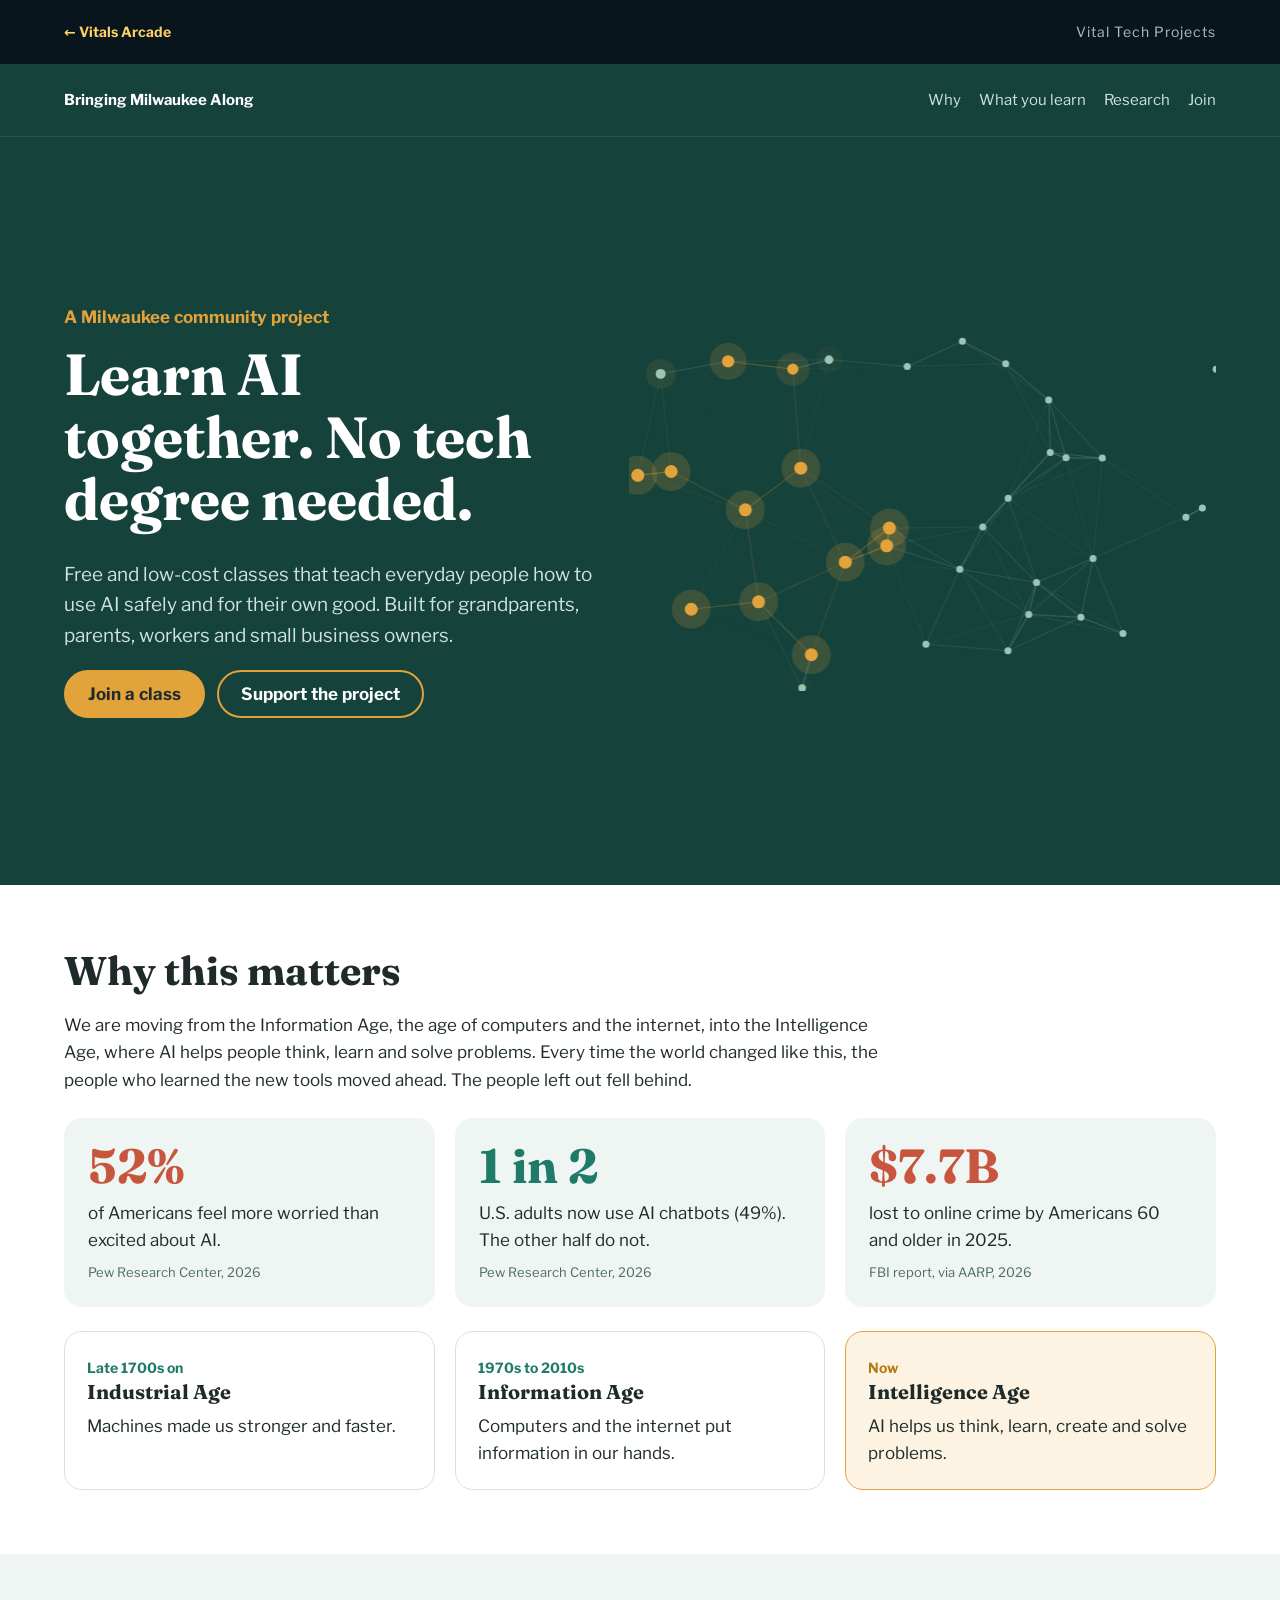
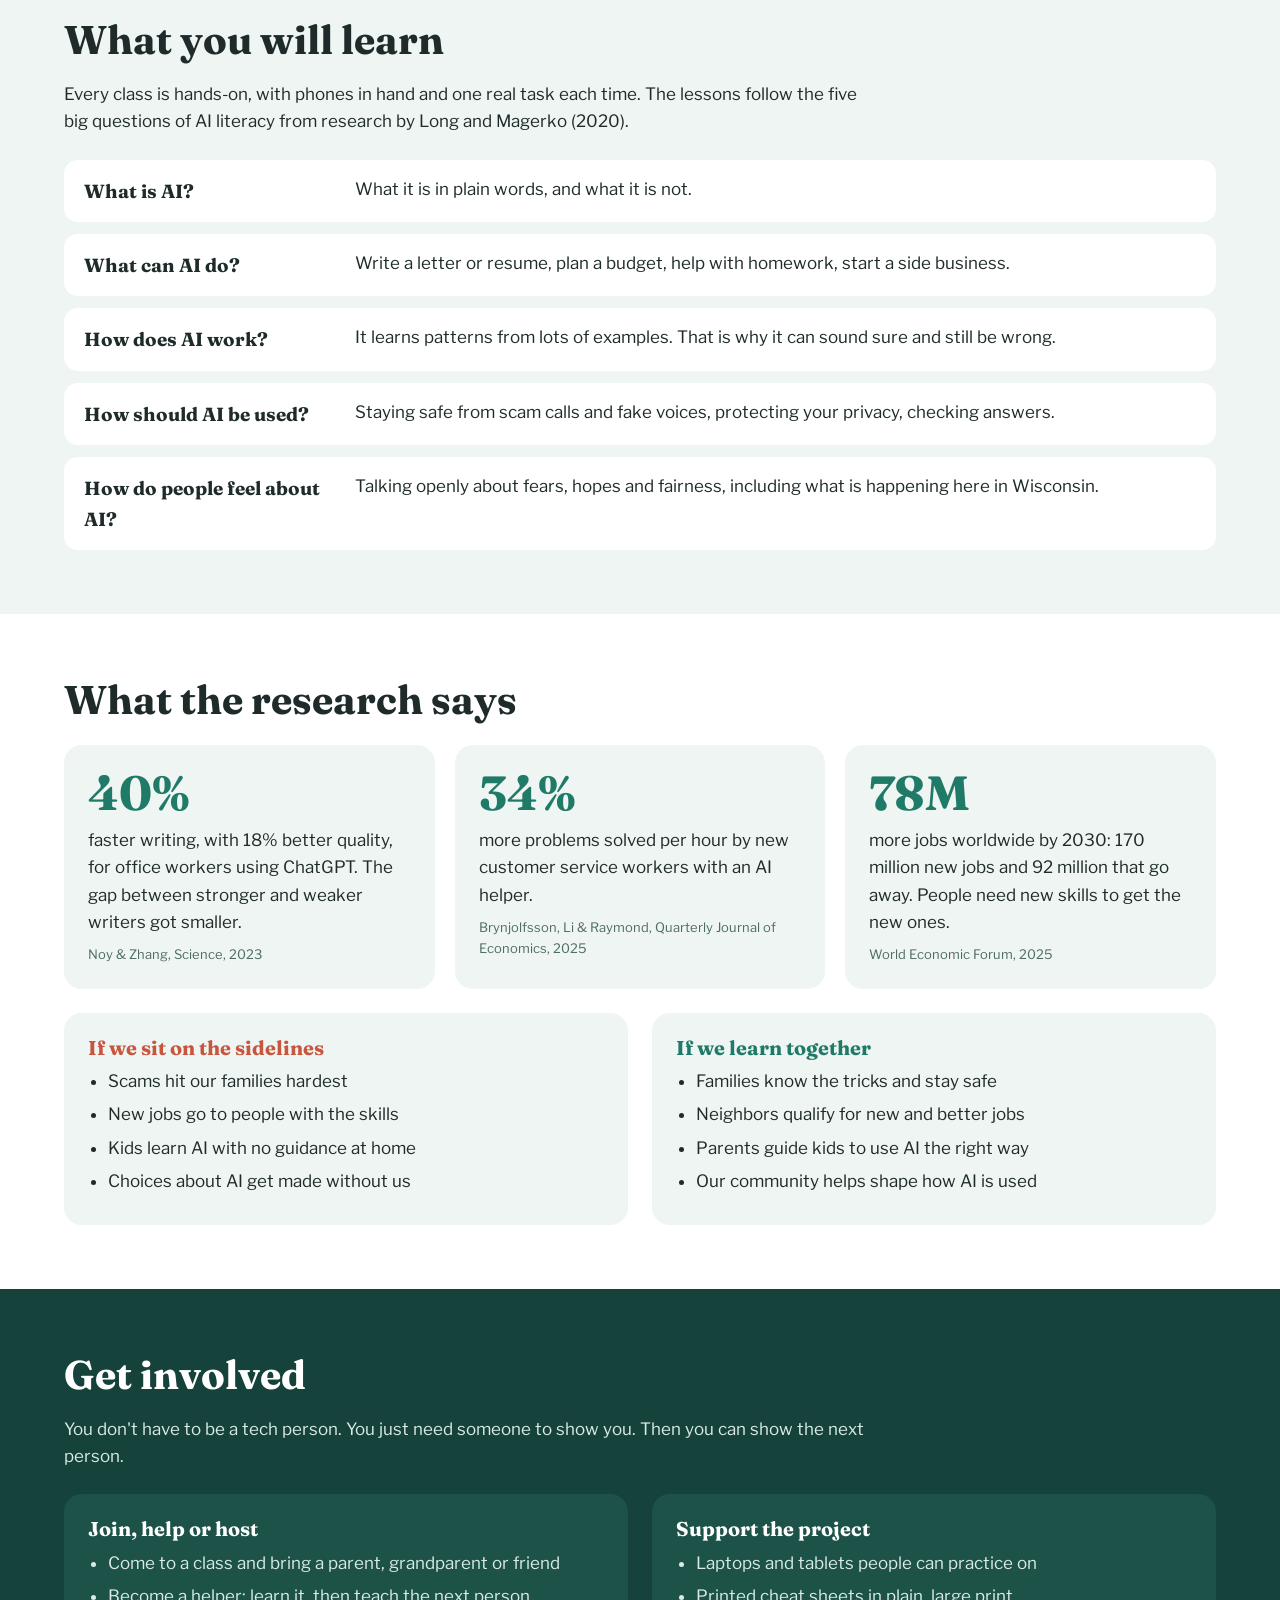
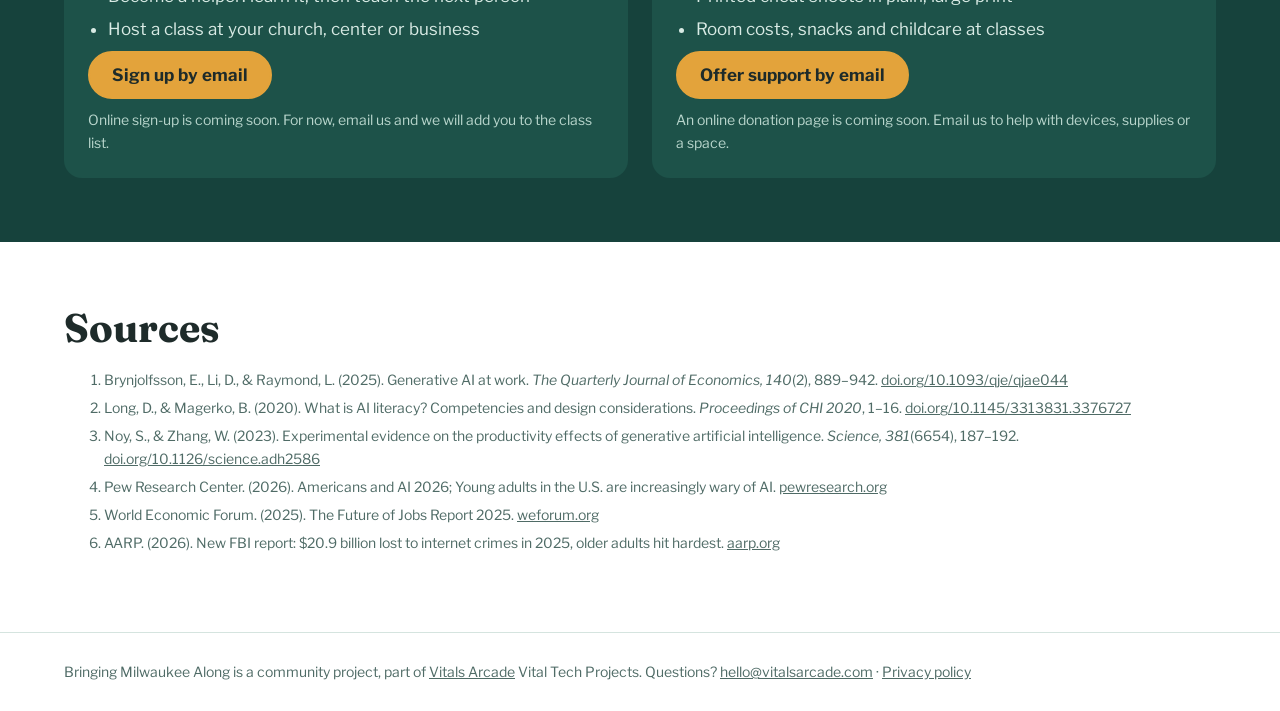
==== milwaukee.html @ 3b280d49 "Launch Vitals Arcade website Co-Authored-By: Claude Opus 5.5 <noreply@anthropic.com> Claude-Session:" ====
<!DOCTYPE html>
<html lang="en">
<head>
<meta charset="utf-8">
<meta name="viewport" content="width=device-width, initial-scale=1">
<title>Bringing Milwaukee Along</title>
<link rel="preconnect" href="https://fonts.googleapis.com">
<link rel="preconnect" href="https://fonts.gstatic.com" crossorigin>
<link href="https://fonts.googleapis.com/css2?family=Fraunces:opsz,wght@9..144,600;9..144,700&family=Libre+Franklin:wght@400;600;700&display=swap" rel="stylesheet">
<style>
/* VOICE: warm, plain-spoken, neighborly; written for people without a college degree
   IDEA: a neighborhood network where each person who learns lights up the next (each one teach one)
   PICTURE: a live network of dots; gold "learned" dots spread their light to neighbors
   COLOUR and TYPE: deep green field, gold accent, white; Fraunces titles, Libre Franklin body
   LAYOUT: full-bleed green hero with network, then calm white bands, green band for sign up, footer with sources */
:root{color-scheme:light dark;--bg:light-dark(#ffffff,#0d1f1c);--ink:light-dark(#1e2b2a,#e8f1ee);--soft:light-dark(#eef5f2,#14302b);--muted:light-dark(#4f6b66,#9cc5b8);--green:#16423c;--teal:#1f7a68;--gold:#e3a33b;--rust:#c8553d;--line:light-dark(#d5e4df,#24443e)}
:root[data-theme=light]{color-scheme:light}:root[data-theme=dark]{color-scheme:dark}
*{box-sizing:border-box;min-width:0}
body{margin:0;background:var(--bg);color:var(--ink);font:17px/1.6 "Libre Franklin",system-ui,sans-serif;overflow-x:clip}
h1,h2,h3{font-family:Fraunces,Georgia,serif;line-height:1.08;text-wrap:balance;margin:0 0 .5em}
h1{font-size:clamp(36px,6vw,58px)}h2{font-size:clamp(28px,4vw,40px)}h3{font-size:20px}
p{margin:0 0 1em;max-width:68ch}
a{color:inherit}
.band{padding:clamp(36px,5vw,72px) max(5vw,16px)}
.wrap{max-width:1180px;margin:0 auto}
.hero{background:var(--green);color:#fff;position:relative;overflow:hidden}
.hero .wrap{display:grid;grid-template-columns:minmax(0,1fr) minmax(0,1.1fr);gap:32px;align-items:center;min-height:min(78vh,620px)}
.hero p{color:#cfe3dc;font-size:19px}
.kicker{font-weight:700;color:var(--gold);margin-bottom:12px}
.fig{position:relative;min-height:360px}.fig>canvas{position:absolute;inset:0;width:100%;height:100%}
.btns{display:flex;flex-wrap:wrap;gap:12px;margin-top:8px}
.btn{display:inline-flex;align-items:center;min-height:48px;padding:0 22px;border-radius:999px;font-weight:700;text-decoration:none;border:2px solid var(--gold)}
.btn.main{background:var(--gold);color:#1e2b2a}.btn.ghost{color:#fff}
.btn:focus-visible{outline:3px solid #fff;outline-offset:3px}
.parent{display:flex;flex-wrap:wrap;gap:6px 16px;justify-content:space-between;padding:10px max(5vw,16px);background:#08151C;color:#A9C1CA;font-size:14px}.parent a{color:#FFD166;font-weight:700;text-decoration:none;display:inline-flex;align-items:center;min-height:44px}.parent a:hover{text-decoration:underline}.parent span{display:inline-flex;align-items:center;letter-spacing:1px}
.nav{display:flex;flex-wrap:wrap;gap:6px 18px;padding:14px max(5vw,16px);background:var(--green);color:#cfe3dc;font-size:15px;border-bottom:1px solid #24564e}
.nav b{color:#fff;margin-right:auto;display:inline-flex;align-items:center}.nav a{text-decoration:none;display:inline-flex;align-items:center;min-height:44px}.nav a:hover{color:#fff}
.stats{display:grid;grid-template-columns:repeat(3,minmax(0,1fr));gap:20px;margin-top:24px}
.stat{background:var(--soft);border-radius:18px;padding:24px}
.stat strong{display:block;font-family:Fraunces,serif;font-size:clamp(34px,5vw,48px);line-height:1;color:var(--teal);margin-bottom:10px}
.stat.warn strong{color:var(--rust)}
.stat small{display:block;color:var(--muted);font-size:13px;margin-top:8px}
.ages{display:grid;grid-template-columns:repeat(3,minmax(0,1fr));gap:20px;margin-top:24px}
.age{border:1px solid var(--line);border-radius:18px;padding:22px}
.age.now{background:light-dark(#fdf3e2,#2b2414);border-color:var(--gold)}
.age span{font-weight:700;color:var(--teal);font-size:14px}.age.now span{color:#b67a12}
.qs{list-style:none;padding:0;margin:24px 0 0;display:grid;gap:12px}
.qs li{display:grid;grid-template-columns:minmax(0,15em) minmax(0,1fr);gap:16px;padding:16px 20px;background:var(--soft);border-radius:14px}
.qs b{font-family:Fraunces,serif;font-size:19px}
.two{display:grid;grid-template-columns:repeat(2,minmax(0,1fr));gap:24px;margin-top:24px}
.box{border-radius:18px;padding:24px;background:var(--soft)}
.box ul{margin:0;padding-left:1.2em}.box li{margin:.35em 0}
.box.bad h3{color:var(--rust)}.box.good h3{color:var(--teal)}
.join{background:var(--green);color:#fff}
.join .two .box{background:#1d5249}
.join p,.join li{color:#d9ebe5}
.note{font-size:14px;color:#b9d6cd;margin-top:10px}
.refs{font-size:14px;color:var(--muted)}.refs li{margin:.4em 0}
footer{padding:28px max(5vw,16px);font-size:14px;color:var(--muted);border-top:1px solid var(--line)}
@media(max-width:820px){.hero .wrap{grid-template-columns:minmax(0,1fr);min-height:0}.fig{min-height:280px}.stats,.ages,.two{grid-template-columns:minmax(0,1fr)}.qs li{grid-template-columns:minmax(0,1fr);gap:4px}}
@media(prefers-reduced-motion:reduce){*{animation:none!important;transition:none!important}}
</style>
</head>
<body>
<div class="parent"><a href="index.html">&larr; Vitals Arcade</a><span>Vital Tech Projects</span></div>
<nav class="nav" aria-label="Page sections">
  <b>Bringing Milwaukee Along</b>
  <a href="#why">Why</a><a href="#learn">What you learn</a><a href="#research">Research</a><a href="#join">Join</a>
</nav>

<header class="hero band">
  <div class="wrap">
    <div>
      <div class="kicker">A Milwaukee community project</div>
      <h1>Learn AI together. No tech degree needed.</h1>
      <p>Free and low-cost classes that teach everyday people how to use AI safely and for their own good. Built for grandparents, parents, workers and small business owners.</p>
      <div class="btns">
        <a class="btn main" href="#join">Join a class</a>
        <a class="btn ghost" href="#support">Support the project</a>
      </div>
    </div>
    <div class="fig" aria-label="Animated picture: a network of dots where gold dots, people who have learned, light up the dots around them">
      <canvas id="net"></canvas>
    </div>
  </div>
</header>

<section class="band" id="why">
  <div class="wrap">
    <h2>Why this matters</h2>
    <p>We are moving from the Information Age, the age of computers and the internet, into the Intelligence Age, where AI helps people think, learn and solve problems. Every time the world changed like this, the people who learned the new tools moved ahead. The people left out fell behind.</p>
    <div class="stats">
      <div class="stat warn"><strong>52%</strong>of Americans feel more worried than excited about AI.<small>Pew Research Center, 2026</small></div>
      <div class="stat"><strong>1 in 2</strong>U.S. adults now use AI chatbots (49%). The other half do not.<small>Pew Research Center, 2026</small></div>
      <div class="stat warn"><strong>$7.7B</strong>lost to online crime by Americans 60 and older in 2025.<small>FBI report, via AARP, 2026</small></div>
    </div>
    <div class="ages">
      <div class="age"><span>Late 1700s on</span><h3>Industrial Age</h3>Machines made us stronger and faster.</div>
      <div class="age"><span>1970s to 2010s</span><h3>Information Age</h3>Computers and the internet put information in our hands.</div>
      <div class="age now"><span>Now</span><h3>Intelligence Age</h3>AI helps us think, learn, create and solve problems.</div>
    </div>
  </div>
</section>

<section class="band" id="learn" style="background:var(--soft)">
  <div class="wrap">
    <h2>What you will learn</h2>
    <p>Every class is hands-on, with phones in hand and one real task each time. The lessons follow the five big questions of AI literacy from research by Long and Magerko (2020).</p>
    <ul class="qs" style="--soft:var(--bg)">
      <li><b>What is AI?</b><span>What it is in plain words, and what it is not.</span></li>
      <li><b>What can AI do?</b><span>Write a letter or resume, plan a budget, help with homework, start a side business.</span></li>
      <li><b>How does AI work?</b><span>It learns patterns from lots of examples. That is why it can sound sure and still be wrong.</span></li>
      <li><b>How should AI be used?</b><span>Staying safe from scam calls and fake voices, protecting your privacy, checking answers.</span></li>
      <li><b>How do people feel about AI?</b><span>Talking openly about fears, hopes and fairness, including what is happening here in Wisconsin.</span></li>
    </ul>
  </div>
</section>

<section class="band" id="research">
  <div class="wrap">
    <h2>What the research says</h2>
    <div class="stats">
      <div class="stat"><strong>40%</strong>faster writing, with 18% better quality, for office workers using ChatGPT. The gap between stronger and weaker writers got smaller.<small>Noy &amp; Zhang, Science, 2023</small></div>
      <div class="stat"><strong>34%</strong>more problems solved per hour by new customer service workers with an AI helper.<small>Brynjolfsson, Li &amp; Raymond, Quarterly Journal of Economics, 2025</small></div>
      <div class="stat"><strong>78M</strong>more jobs worldwide by 2030: 170 million new jobs and 92 million that go away. People need new skills to get the new ones.<small>World Economic Forum, 2025</small></div>
    </div>
    <div class="two">
      <div class="box bad"><h3>If we sit on the sidelines</h3><ul><li>Scams hit our families hardest</li><li>New jobs go to people with the skills</li><li>Kids learn AI with no guidance at home</li><li>Choices about AI get made without us</li></ul></div>
      <div class="box good"><h3>If we learn together</h3><ul><li>Families know the tricks and stay safe</li><li>Neighbors qualify for new and better jobs</li><li>Parents guide kids to use AI the right way</li><li>Our community helps shape how AI is used</li></ul></div>
    </div>
  </div>
</section>

<section class="band join" id="join">
  <div class="wrap">
    <h2>Get involved</h2>
    <p>You don't have to be a tech person. You just need someone to show you. Then you can show the next person.</p>
    <div class="two">
      <div class="box">
        <h3>Join, help or host</h3>
        <ul><li>Come to a class and bring a parent, grandparent or friend</li><li>Become a helper: learn it, then teach the next person</li><li>Host a class at your church, center or business</li></ul>
        <div class="btns"><a class="btn main" id="signup" href="mailto:hello@vitalsarcade.com?subject=Bringing%20Milwaukee%20Along%20class%20sign%20up">Sign up by email</a></div>
        <div class="note">Online sign-up is coming soon. For now, email us and we will add you to the class list.</div>
      </div>
      <div class="box" id="support">
        <h3>Support the project</h3>
        <ul><li>Laptops and tablets people can practice on</li><li>Printed cheat sheets in plain, large print</li><li>Room costs, snacks and childcare at classes</li></ul>
        <div class="btns"><a class="btn main" id="donate" href="mailto:hello@vitalsarcade.com?subject=Supporting%20Bringing%20Milwaukee%20Along">Offer support by email</a></div>
        <div class="note">An online donation page is coming soon. Email us to help with devices, supplies or a space.</div>
      </div>
    </div>
  </div>
</section>

<section class="band">
  <div class="wrap">
    <h2>Sources</h2>
    <ol class="refs">
      <li>Brynjolfsson, E., Li, D., &amp; Raymond, L. (2025). Generative AI at work. <i>The Quarterly Journal of Economics, 140</i>(2), 889–942. <a href="https://doi.org/10.1093/qje/qjae044">doi.org/10.1093/qje/qjae044</a></li>
      <li>Long, D., &amp; Magerko, B. (2020). What is AI literacy? Competencies and design considerations. <i>Proceedings of CHI 2020</i>, 1–16. <a href="https://doi.org/10.1145/3313831.3376727">doi.org/10.1145/3313831.3376727</a></li>
      <li>Noy, S., &amp; Zhang, W. (2023). Experimental evidence on the productivity effects of generative artificial intelligence. <i>Science, 381</i>(6654), 187–192. <a href="https://doi.org/10.1126/science.adh2586">doi.org/10.1126/science.adh2586</a></li>
      <li>Pew Research Center. (2026). Americans and AI 2026; Young adults in the U.S. are increasingly wary of AI. <a href="https://www.pewresearch.org">pewresearch.org</a></li>
      <li>World Economic Forum. (2025). The Future of Jobs Report 2025. <a href="https://www.weforum.org">weforum.org</a></li>
      <li>AARP. (2026). New FBI report: $20.9 billion lost to internet crimes in 2025, older adults hit hardest. <a href="https://www.aarp.org/money/scams-fraud/fbi-ftc-report-2025-losses">aarp.org</a></li>
    </ol>
  </div>
</section>

<footer>Bringing Milwaukee Along is a community project, part of <a href="index.html">Vitals Arcade</a> Vital Tech Projects. Questions? <a href="mailto:hello@vitalsarcade.com">hello@vitalsarcade.com</a> &middot; <a href="privacy.html">Privacy policy</a></footer>

<script>
{
  const c = document.getElementById('net'), x = c.getContext('2d');
  const still = matchMedia('(prefers-reduced-motion: reduce)').matches;
  let W = 0, H = 0, nodes = [], t0 = performance.now();
  const seed = (s => () => (s = (s * 9301 + 49297) % 233280) / 233280)(11);
  function build() {
    const r = c.getBoundingClientRect(), d = devicePixelRatio || 1;
    W = r.width; H = r.height; c.width = W * d; c.height = H * d; x.setTransform(d, 0, 0, d, 0, 0);
    const n = Math.round(Math.min(70, Math.max(30, W * H / 6000)));
    nodes = [];
    for (let i = 0; i < n; i++) nodes.push({ x: seed() * W, y: seed() * H, vx: (seed() - .5) * .15, vy: (seed() - .5) * .15, lit: 0, delay: 0 });
    nodes.sort((a, b) => Math.hypot(a.x - W * .2, a.y - H * .5) - Math.hypot(b.x - W * .2, b.y - H * .5));
    nodes.forEach((p, i) => p.delay = i * 120);
  }
  function frame(now) {
    const el = still ? 1e9 : (now - t0) % (nodes.length * 120 + 4000);
    x.clearRect(0, 0, W, H);
    for (const p of nodes) {
      if (!still) { p.x += p.vx; p.y += p.vy; if (p.x < 0 || p.x > W) p.vx *= -1; if (p.y < 0 || p.y > H) p.vy *= -1; }
      p.lit = el > p.delay ? Math.min(1, (el - p.delay) / 600) : 0;
    }
    for (let i = 0; i < nodes.length; i++) for (let j = i + 1; j < nodes.length; j++) {
      const a = nodes[i], b = nodes[j], dd = Math.hypot(a.x - b.x, a.y - b.y);
      if (dd < 130) {
        const k = 1 - dd / 130, lit = Math.min(a.lit, b.lit);
        x.strokeStyle = lit > .5 ? `rgba(227,163,59,${.55 * k})` : `rgba(156,197,184,${.35 * k})`;
        x.lineWidth = 1.2; x.beginPath(); x.moveTo(a.x, a.y); x.lineTo(b.x, b.y); x.stroke();
      }
    }
    for (const p of nodes) {
      const r = 3.5 + p.lit * 3;
      if (p.lit > 0) { x.fillStyle = `rgba(227,163,59,${.18 * p.lit})`; x.beginPath(); x.arc(p.x, p.y, r * 3, 0, 7); x.fill(); }
      x.fillStyle = p.lit > .5 ? '#e3a33b' : '#9cc5b8'; x.beginPath(); x.arc(p.x, p.y, r, 0, 7); x.fill();
    }
    if (!still) requestAnimationFrame(frame);
  }
  const ro = new ResizeObserver(() => { build(); if (still) frame(0); });
  ro.observe(c);
  if (!still) requestAnimationFrame(frame);
}
</script>
</body>
</html>
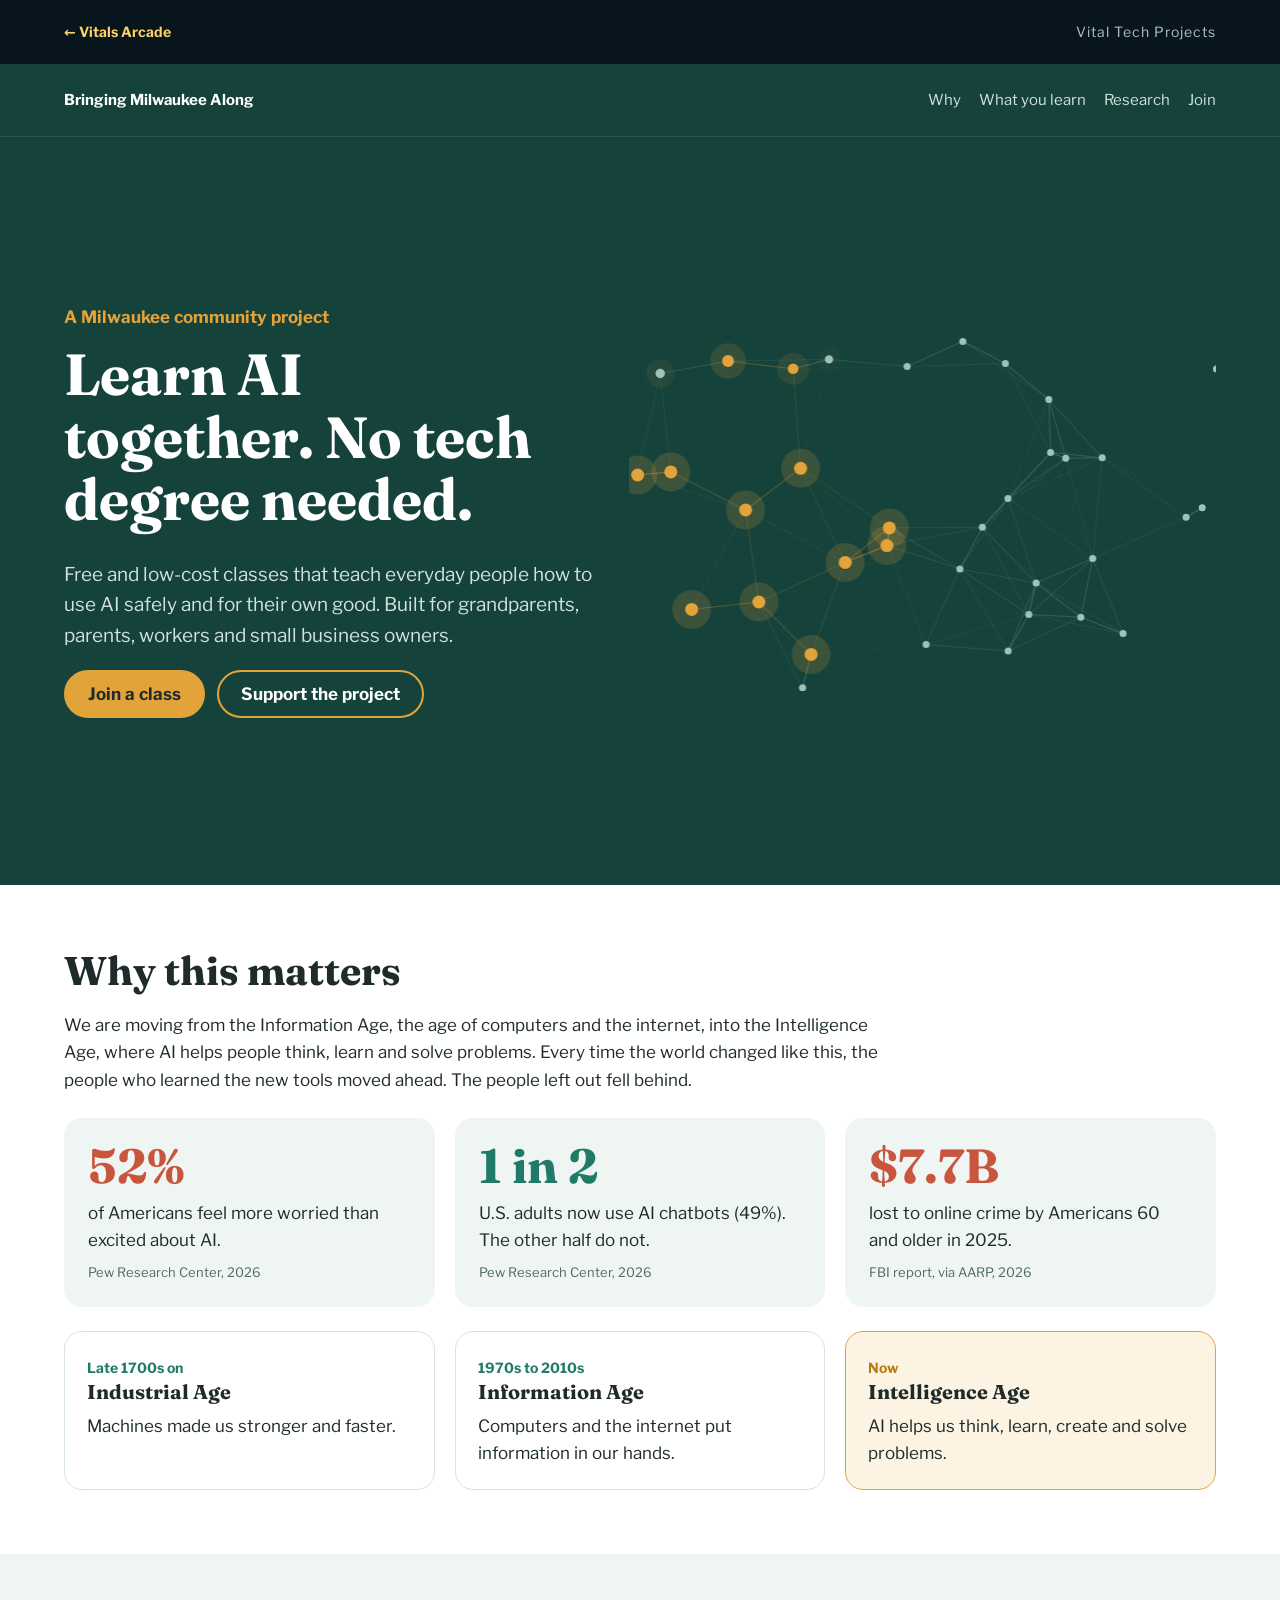
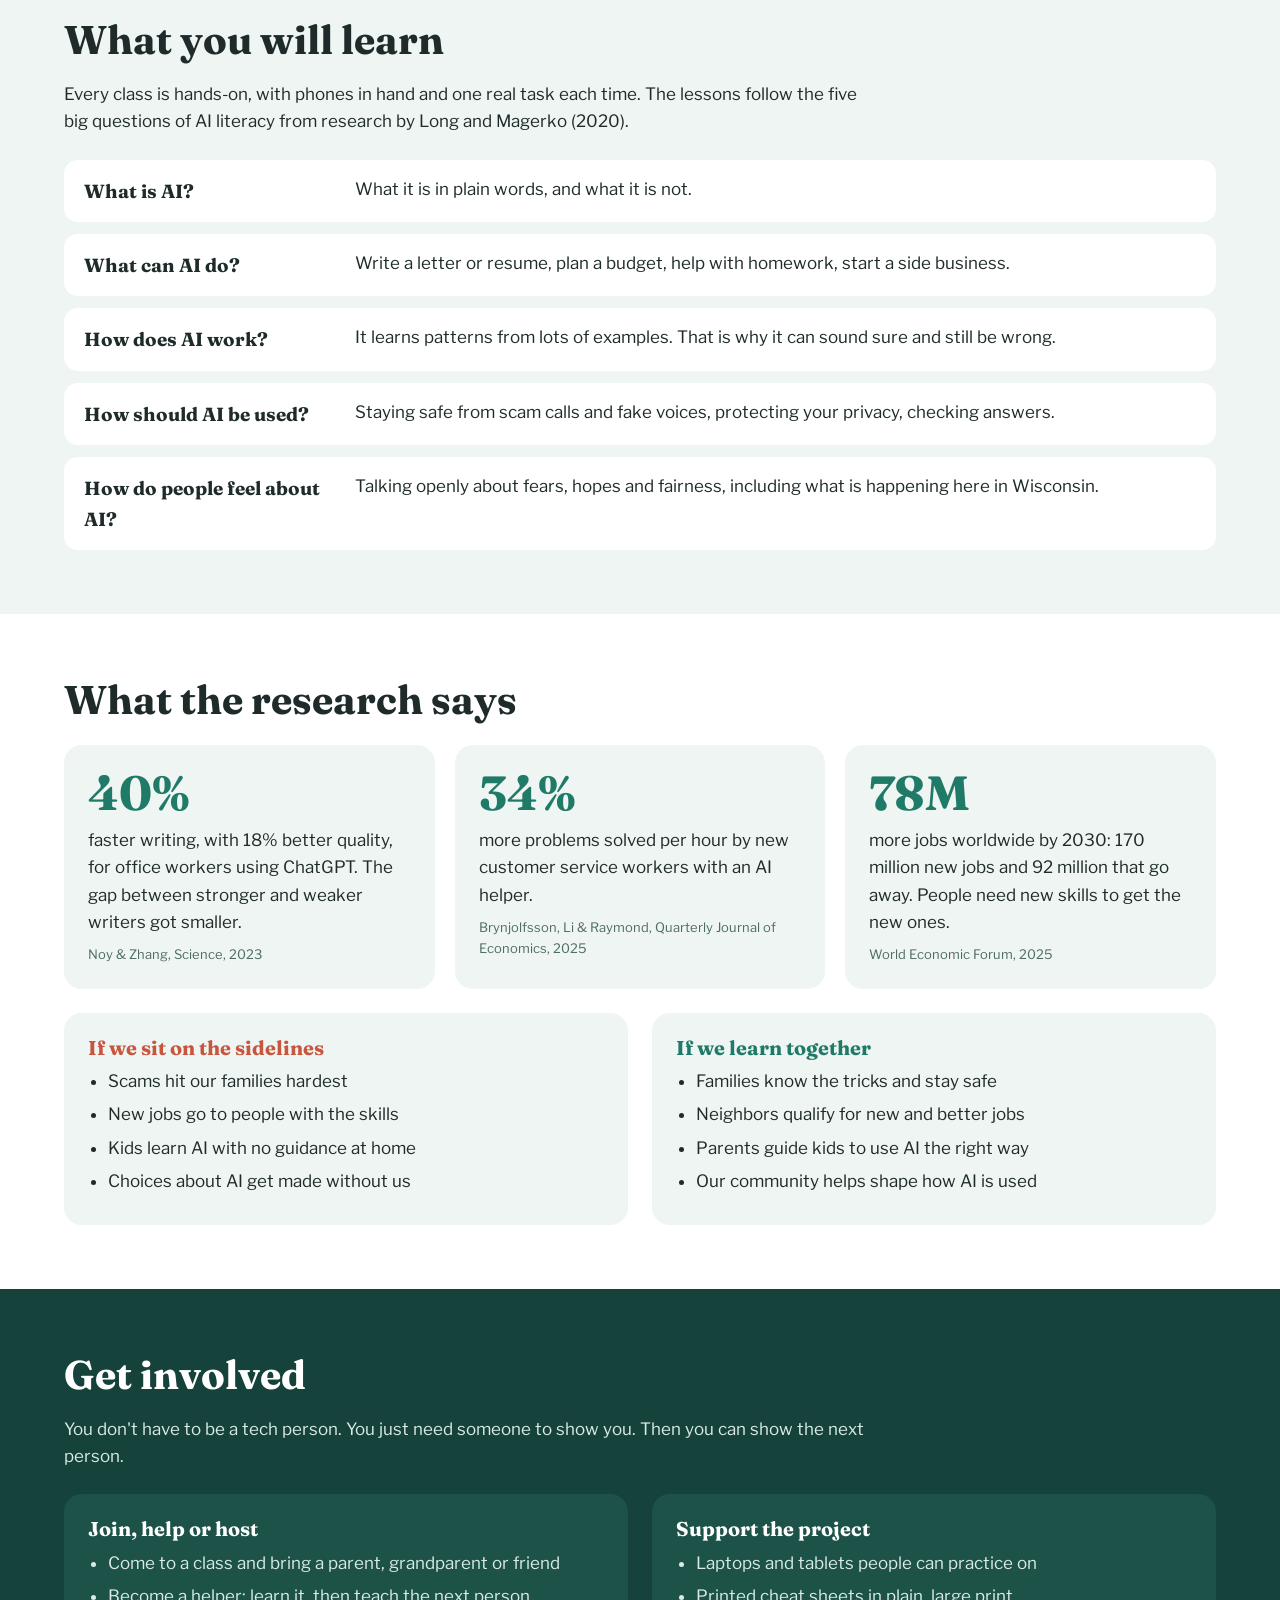
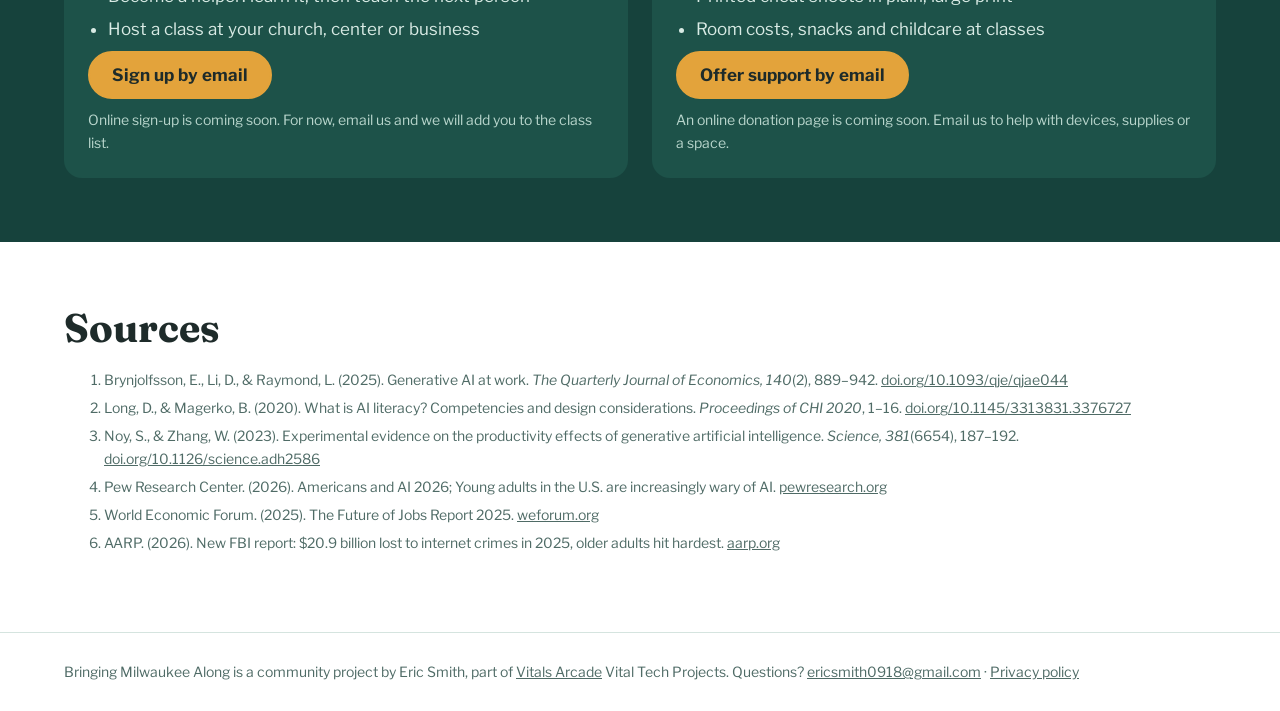
==== commit a2d01d28: "Launch Vitals Arcade website Co-Authored-By: Claude Opus 5.5 <noreply@anthropic.com> Claude-Session:" ====
--- a/milwaukee.html
+++ b/milwaukee.html
@@ -139,13 +139,13 @@
       <div class="box">
         <h3>Join, help or host</h3>
         <ul><li>Come to a class and bring a parent, grandparent or friend</li><li>Become a helper: learn it, then teach the next person</li><li>Host a class at your church, center or business</li></ul>
-        <div class="btns"><a class="btn main" id="signup" href="mailto:hello@vitalsarcade.com?subject=Bringing%20Milwaukee%20Along%20class%20sign%20up">Sign up by email</a></div>
+        <div class="btns"><a class="btn main" id="signup" href="mailto:ericsmith0918@gmail.com?subject=Bringing%20Milwaukee%20Along%20class%20sign%20up">Sign up by email</a></div>
         <div class="note">Online sign-up is coming soon. For now, email us and we will add you to the class list.</div>
       </div>
       <div class="box" id="support">
         <h3>Support the project</h3>
         <ul><li>Laptops and tablets people can practice on</li><li>Printed cheat sheets in plain, large print</li><li>Room costs, snacks and childcare at classes</li></ul>
-        <div class="btns"><a class="btn main" id="donate" href="mailto:hello@vitalsarcade.com?subject=Supporting%20Bringing%20Milwaukee%20Along">Offer support by email</a></div>
+        <div class="btns"><a class="btn main" id="donate" href="mailto:ericsmith0918@gmail.com?subject=Supporting%20Bringing%20Milwaukee%20Along">Offer support by email</a></div>
         <div class="note">An online donation page is coming soon. Email us to help with devices, supplies or a space.</div>
       </div>
     </div>
@@ -166,7 +166,7 @@
   </div>
 </section>
 
-<footer>Bringing Milwaukee Along is a community project, part of <a href="index.html">Vitals Arcade</a> Vital Tech Projects. Questions? <a href="mailto:hello@vitalsarcade.com">hello@vitalsarcade.com</a> &middot; <a href="privacy.html">Privacy policy</a></footer>
+<footer>Bringing Milwaukee Along is a community project by Eric Smith, part of <a href="index.html">Vitals Arcade</a> Vital Tech Projects. Questions? <a href="mailto:ericsmith0918@gmail.com">ericsmith0918@gmail.com</a> &middot; <a href="privacy.html">Privacy policy</a></footer>
 
 <script>
 {
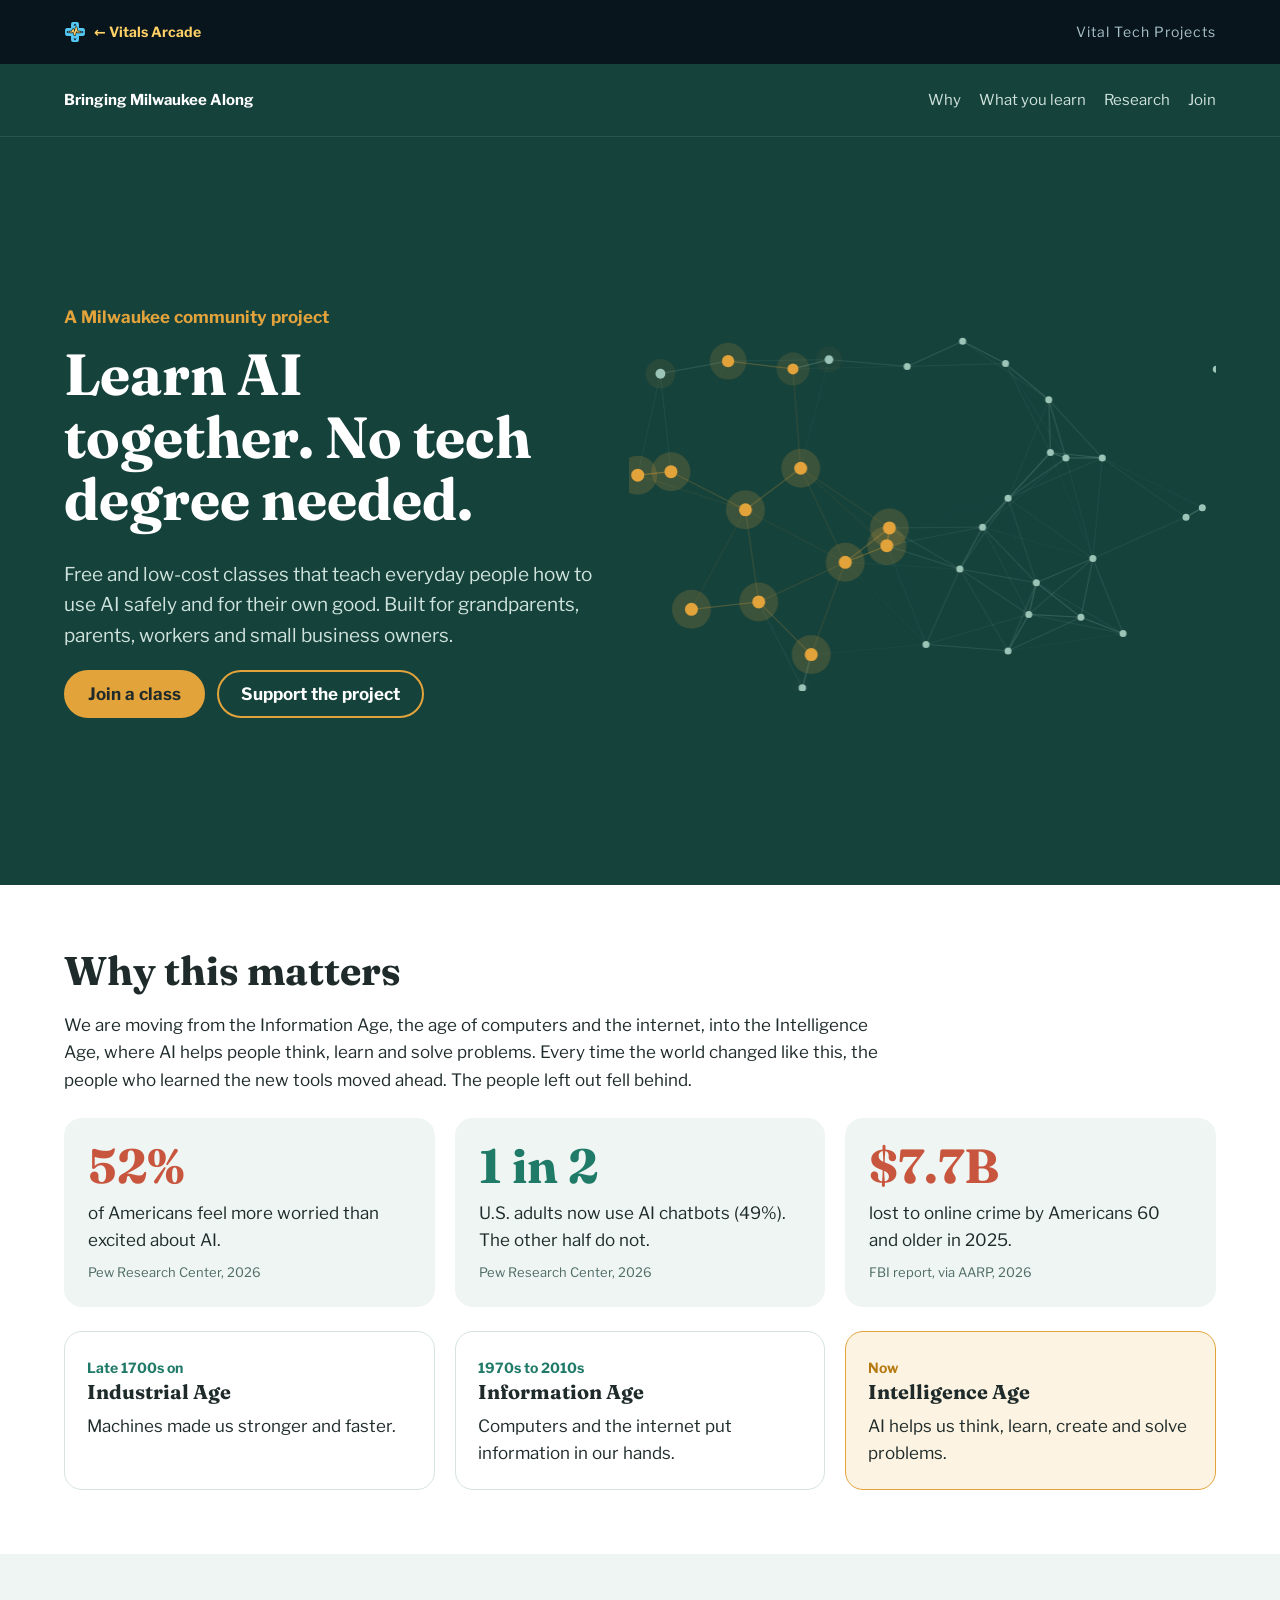
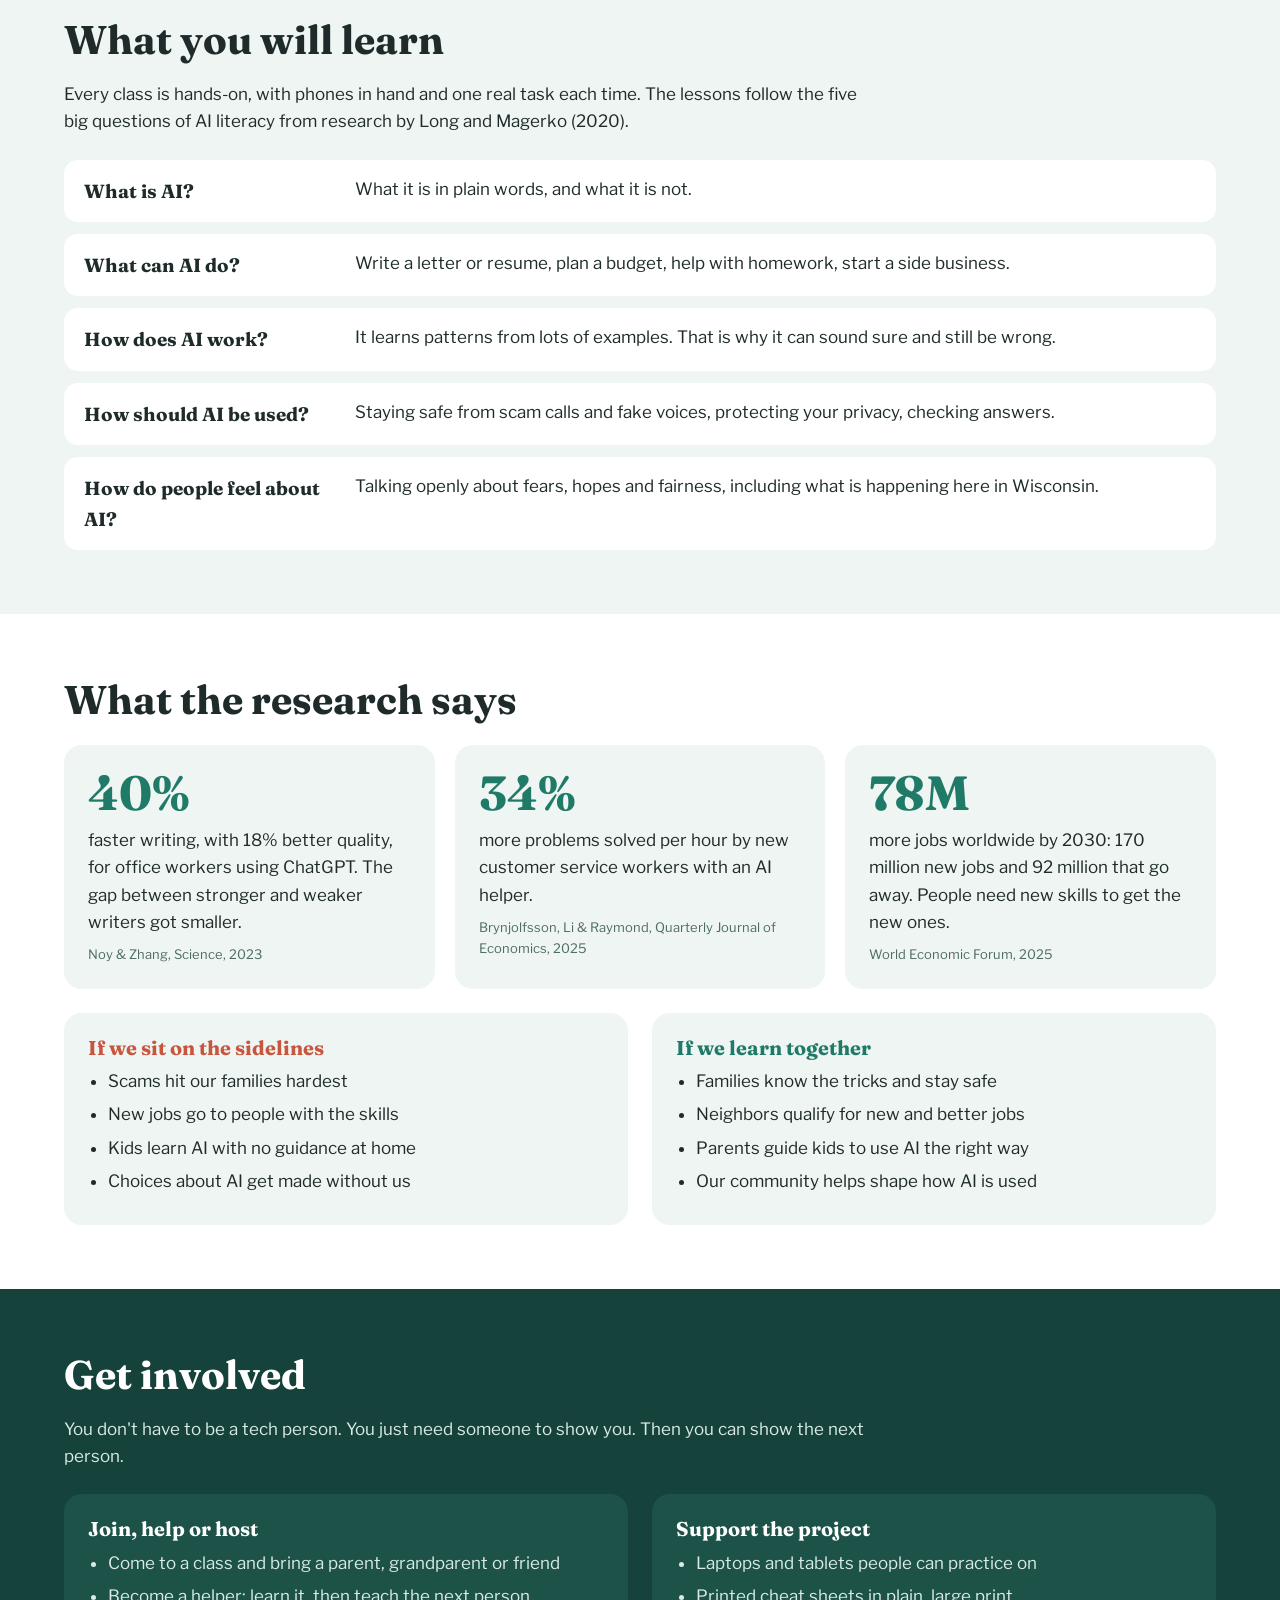
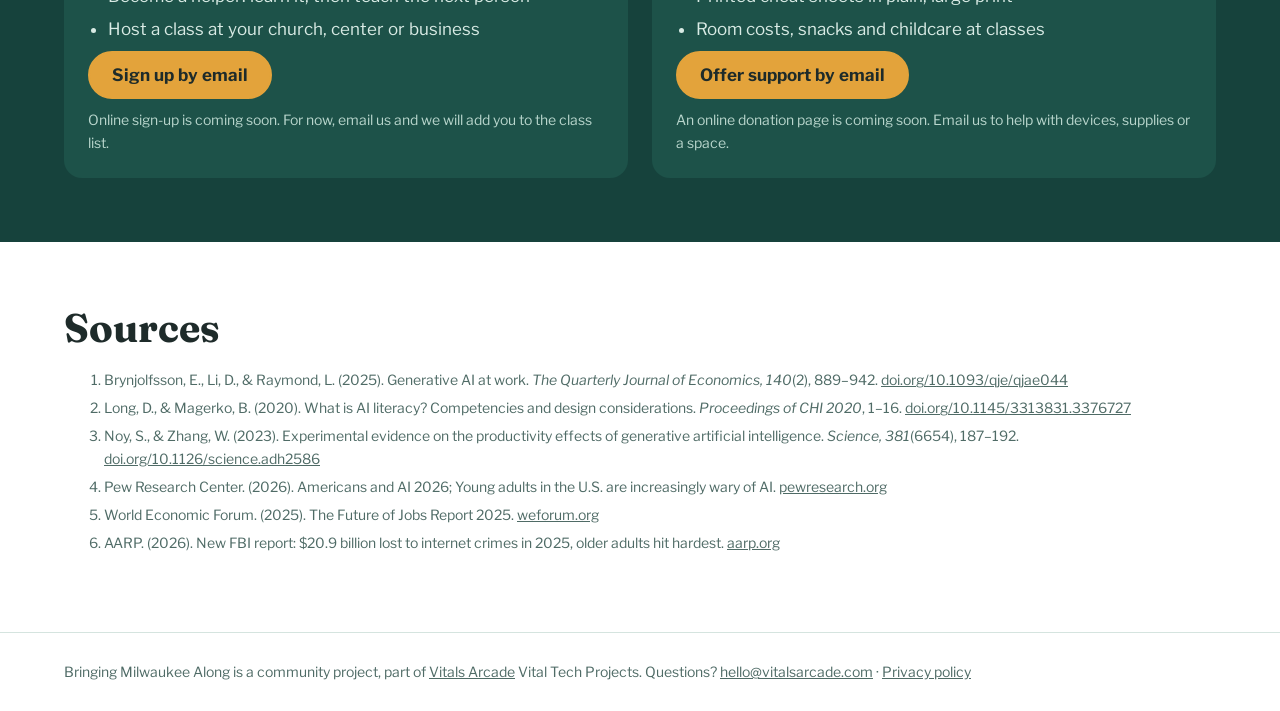
==== commit 17871cd6: "Add new Vitals Arcade logo, favicon and app icons Co-Authored-By: Claude Opus 5.5 <noreply@anthropic" ====
--- a/milwaukee.html
+++ b/milwaukee.html
@@ -4,6 +4,9 @@
 <meta charset="utf-8">
 <meta name="viewport" content="width=device-width, initial-scale=1">
 <title>Bringing Milwaukee Along</title>
+<link rel="icon" href="assets/logo/favicon.svg" type="image/svg+xml">
+<link rel="icon" href="assets/logo/favicon.ico" sizes="any">
+<link rel="apple-touch-icon" href="assets/logo/app-icon-180.png">
 <link rel="preconnect" href="https://fonts.googleapis.com">
 <link rel="preconnect" href="https://fonts.gstatic.com" crossorigin>
 <link href="https://fonts.googleapis.com/css2?family=Fraunces:opsz,wght@9..144,600;9..144,700&family=Libre+Franklin:wght@400;600;700&display=swap" rel="stylesheet">
@@ -62,7 +65,7 @@
 </style>
 </head>
 <body>
-<div class="parent"><a href="index.html">&larr; Vitals Arcade</a><span>Vital Tech Projects</span></div>
+<div class="parent"><a href="index.html" style="display:inline-flex;align-items:center;gap:8px"><svg width="22" height="22" viewBox="0 0 100 100" aria-hidden="true"><rect x="32" y="5" width="36" height="90" rx="9" fill="#08151C" stroke="#08151C" stroke-width="9"/><rect x="5" y="32" width="90" height="36" rx="9" fill="#08151C" stroke="#08151C" stroke-width="9"/><rect x="32" y="5" width="36" height="90" rx="9" fill="#55C9F4"/><rect x="5" y="32" width="90" height="36" rx="9" fill="#55C9F4"/><polygon points="50,11 43,20 57,20" fill="#08151C"/><polygon points="50,89 43,80 57,80" fill="#08151C"/><polygon points="11,50 20,43 20,57" fill="#08151C"/><polygon points="89,50 80,43 80,57" fill="#08151C"/><polyline points="27,50 37,50 42,39 49,63 55,30 60,50 73,50" fill="none" stroke="#08151C" stroke-width="11" stroke-linejoin="round" stroke-linecap="round"/><polyline points="27,50 37,50 42,39 49,63 55,30 60,50 73,50" fill="none" stroke="#FFD166" stroke-width="5.5" stroke-linejoin="round" stroke-linecap="round"/></svg>&larr; Vitals Arcade</a><span>Vital Tech Projects</span></div>
 <nav class="nav" aria-label="Page sections">
   <b>Bringing Milwaukee Along</b>
   <a href="#why">Why</a><a href="#learn">What you learn</a><a href="#research">Research</a><a href="#join">Join</a>
@@ -139,13 +142,13 @@
       <div class="box">
         <h3>Join, help or host</h3>
         <ul><li>Come to a class and bring a parent, grandparent or friend</li><li>Become a helper: learn it, then teach the next person</li><li>Host a class at your church, center or business</li></ul>
-        <div class="btns"><a class="btn main" id="signup" href="mailto:ericsmith0918@gmail.com?subject=Bringing%20Milwaukee%20Along%20class%20sign%20up">Sign up by email</a></div>
+        <div class="btns"><a class="btn main" id="signup" href="mailto:hello@vitalsarcade.com?subject=Bringing%20Milwaukee%20Along%20class%20sign%20up">Sign up by email</a></div>
         <div class="note">Online sign-up is coming soon. For now, email us and we will add you to the class list.</div>
       </div>
       <div class="box" id="support">
         <h3>Support the project</h3>
         <ul><li>Laptops and tablets people can practice on</li><li>Printed cheat sheets in plain, large print</li><li>Room costs, snacks and childcare at classes</li></ul>
-        <div class="btns"><a class="btn main" id="donate" href="mailto:ericsmith0918@gmail.com?subject=Supporting%20Bringing%20Milwaukee%20Along">Offer support by email</a></div>
+        <div class="btns"><a class="btn main" id="donate" href="mailto:hello@vitalsarcade.com?subject=Supporting%20Bringing%20Milwaukee%20Along">Offer support by email</a></div>
         <div class="note">An online donation page is coming soon. Email us to help with devices, supplies or a space.</div>
       </div>
     </div>
@@ -166,7 +169,7 @@
   </div>
 </section>
 
-<footer>Bringing Milwaukee Along is a community project by Eric Smith, part of <a href="index.html">Vitals Arcade</a> Vital Tech Projects. Questions? <a href="mailto:ericsmith0918@gmail.com">ericsmith0918@gmail.com</a> &middot; <a href="privacy.html">Privacy policy</a></footer>
+<footer>Bringing Milwaukee Along is a community project, part of <a href="index.html">Vitals Arcade</a> Vital Tech Projects. Questions? <a href="mailto:hello@vitalsarcade.com">hello@vitalsarcade.com</a> &middot; <a href="privacy.html">Privacy policy</a></footer>
 
 <script>
 {
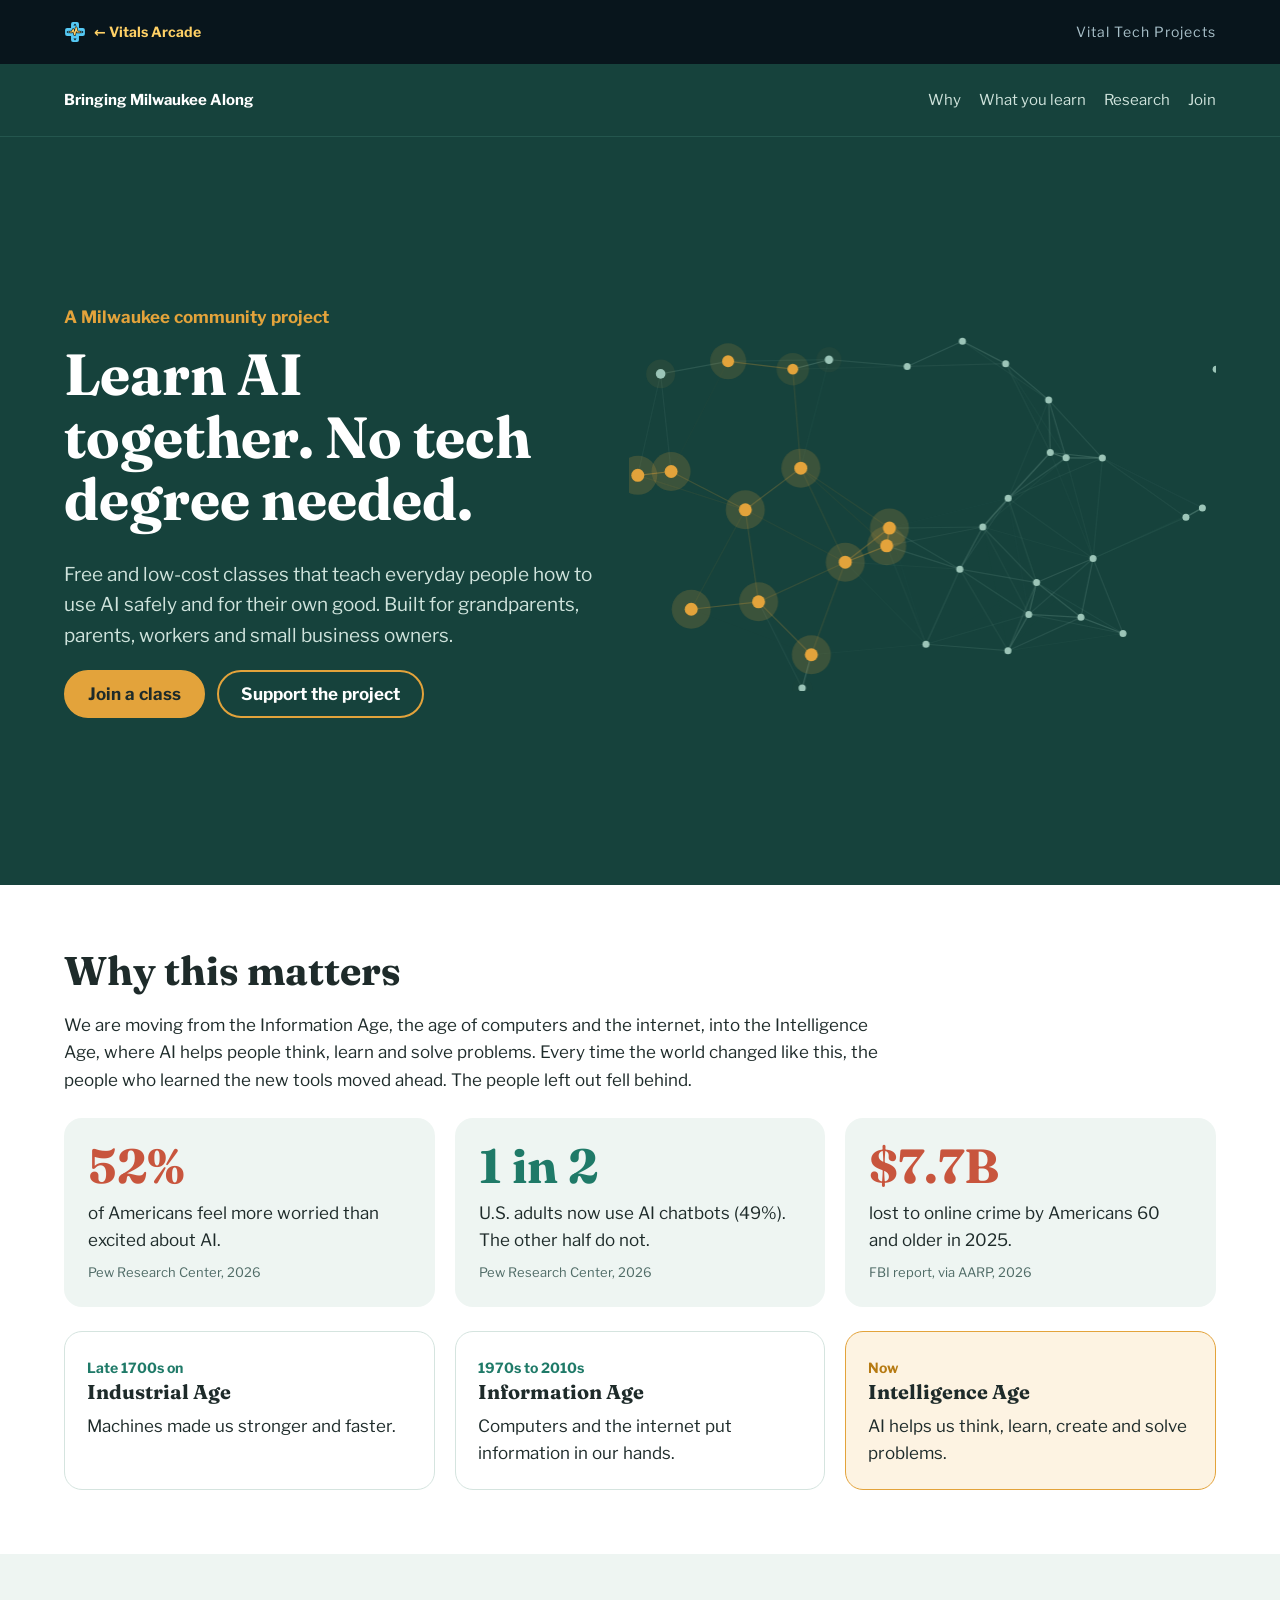
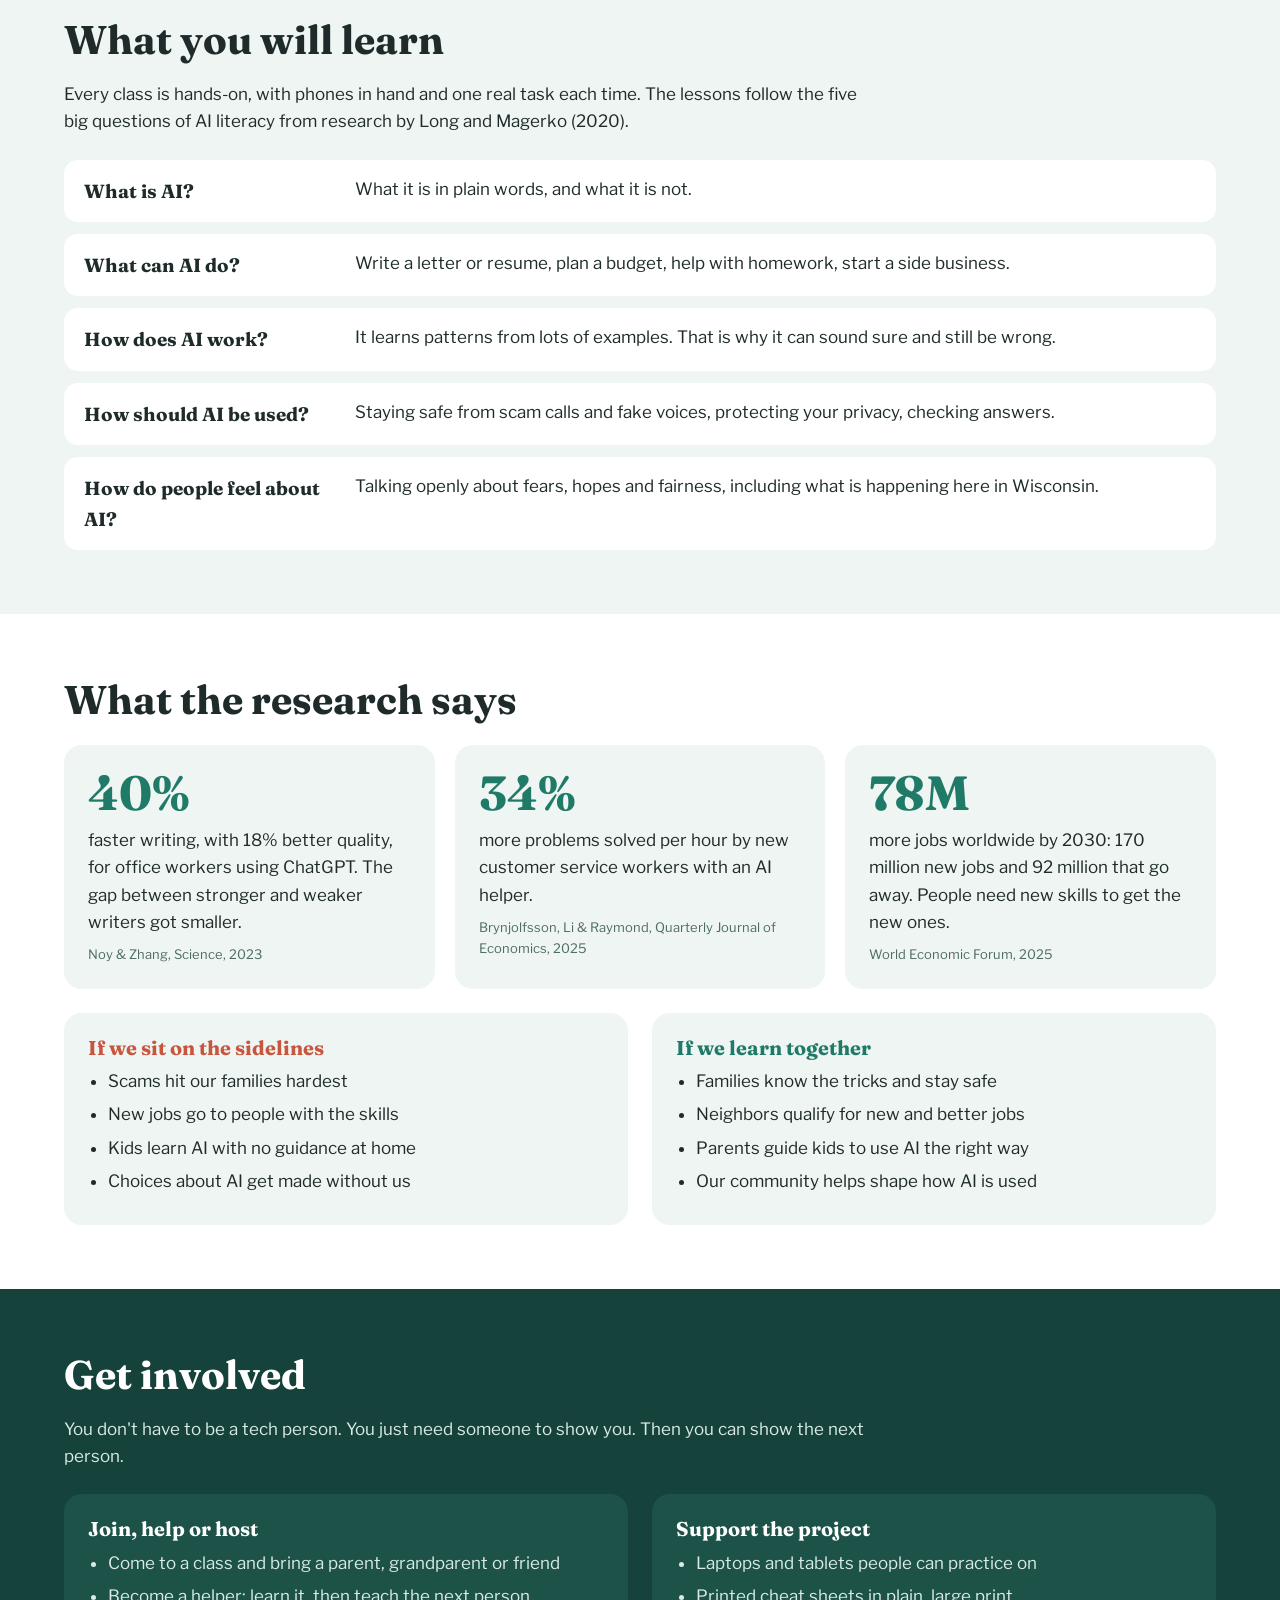
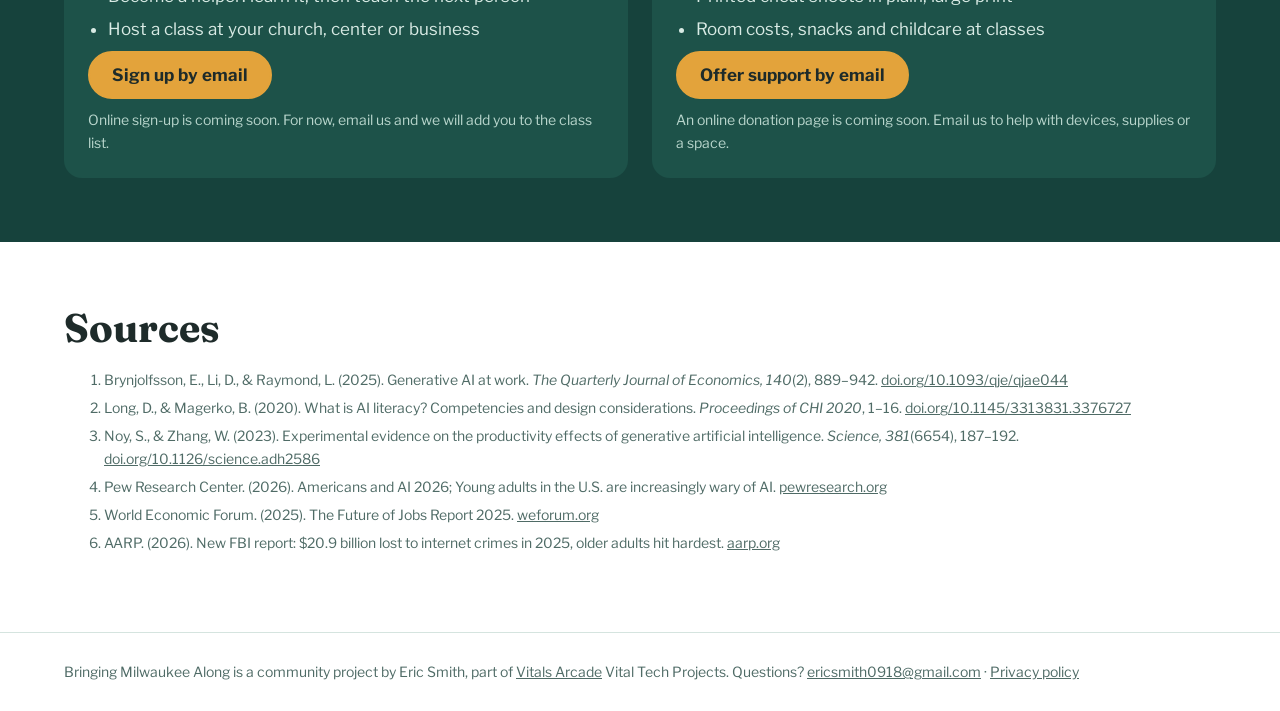
==== commit 0456ddf9: "Add new Vitals Arcade logo, favicon and app icons Co-Authored-By: Claude Opus 5.5 <noreply@anthropic" ====
--- a/milwaukee.html
+++ b/milwaukee.html
@@ -142,13 +142,13 @@
       <div class="box">
         <h3>Join, help or host</h3>
         <ul><li>Come to a class and bring a parent, grandparent or friend</li><li>Become a helper: learn it, then teach the next person</li><li>Host a class at your church, center or business</li></ul>
-        <div class="btns"><a class="btn main" id="signup" href="mailto:hello@vitalsarcade.com?subject=Bringing%20Milwaukee%20Along%20class%20sign%20up">Sign up by email</a></div>
+        <div class="btns"><a class="btn main" id="signup" href="mailto:ericsmith0918@gmail.com?subject=Bringing%20Milwaukee%20Along%20class%20sign%20up">Sign up by email</a></div>
         <div class="note">Online sign-up is coming soon. For now, email us and we will add you to the class list.</div>
       </div>
       <div class="box" id="support">
         <h3>Support the project</h3>
         <ul><li>Laptops and tablets people can practice on</li><li>Printed cheat sheets in plain, large print</li><li>Room costs, snacks and childcare at classes</li></ul>
-        <div class="btns"><a class="btn main" id="donate" href="mailto:hello@vitalsarcade.com?subject=Supporting%20Bringing%20Milwaukee%20Along">Offer support by email</a></div>
+        <div class="btns"><a class="btn main" id="donate" href="mailto:ericsmith0918@gmail.com?subject=Supporting%20Bringing%20Milwaukee%20Along">Offer support by email</a></div>
         <div class="note">An online donation page is coming soon. Email us to help with devices, supplies or a space.</div>
       </div>
     </div>
@@ -169,7 +169,7 @@
   </div>
 </section>
 
-<footer>Bringing Milwaukee Along is a community project, part of <a href="index.html">Vitals Arcade</a> Vital Tech Projects. Questions? <a href="mailto:hello@vitalsarcade.com">hello@vitalsarcade.com</a> &middot; <a href="privacy.html">Privacy policy</a></footer>
+<footer>Bringing Milwaukee Along is a community project by Eric Smith, part of <a href="index.html">Vitals Arcade</a> Vital Tech Projects. Questions? <a href="mailto:ericsmith0918@gmail.com">ericsmith0918@gmail.com</a> &middot; <a href="privacy.html">Privacy policy</a></footer>
 
 <script>
 {
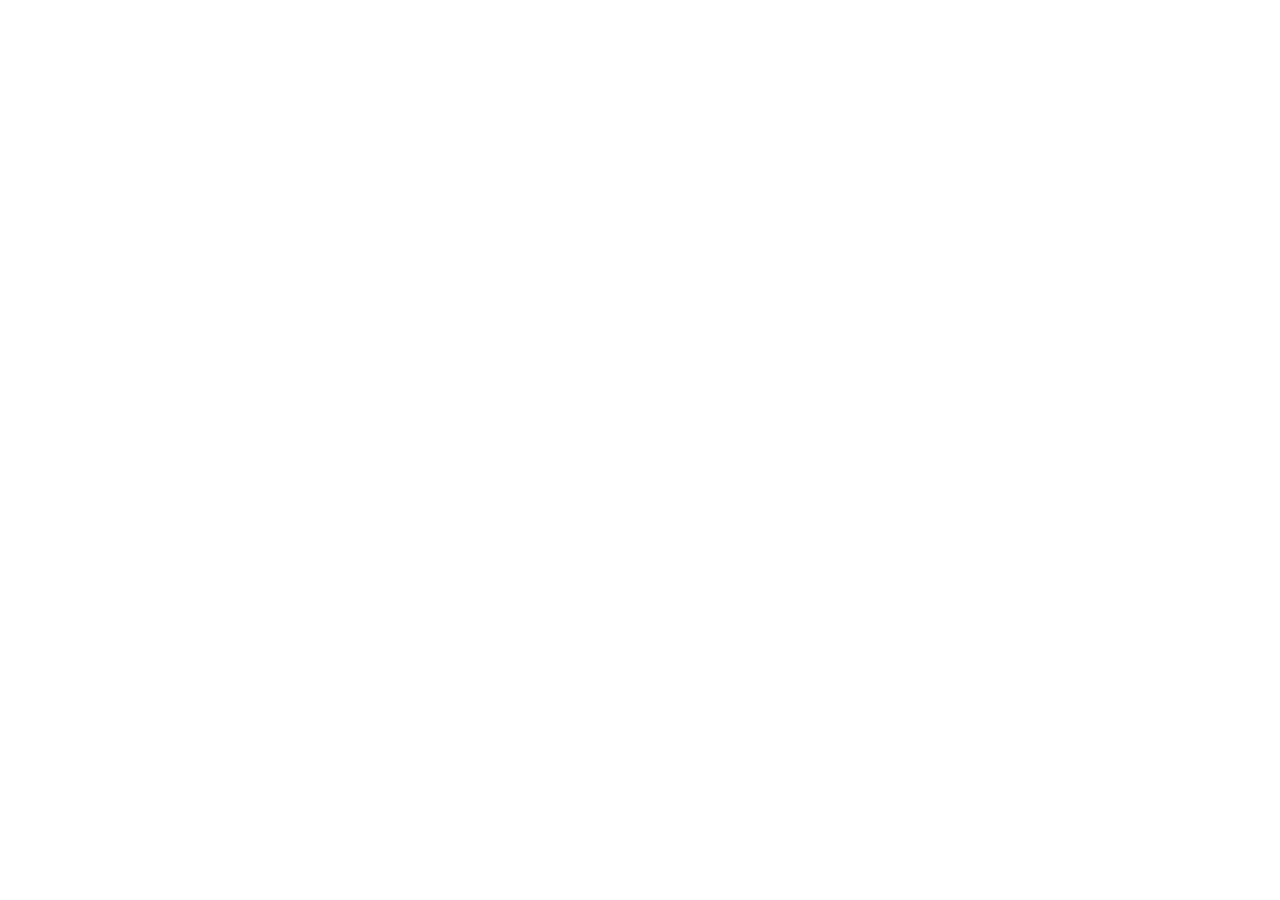
==== commit 5b1de78c: "Link Intelligence Milwaukee at intelligencemilwaukee.org and drop personal info - milwaukee.html is " ====
--- a/milwaukee.html
+++ b/milwaukee.html
@@ -3,215 +3,13 @@
 <head>
 <meta charset="utf-8">
 <meta name="viewport" content="width=device-width, initial-scale=1">
-<title>Bringing Milwaukee Along</title>
-<link rel="icon" href="assets/logo/favicon.svg" type="image/svg+xml">
-<link rel="icon" href="assets/logo/favicon.ico" sizes="any">
-<link rel="apple-touch-icon" href="assets/logo/app-icon-180.png">
-<link rel="preconnect" href="https://fonts.googleapis.com">
-<link rel="preconnect" href="https://fonts.gstatic.com" crossorigin>
-<link href="https://fonts.googleapis.com/css2?family=Fraunces:opsz,wght@9..144,600;9..144,700&family=Libre+Franklin:wght@400;600;700&display=swap" rel="stylesheet">
-<style>
-/* VOICE: warm, plain-spoken, neighborly; written for people without a college degree
-   IDEA: a neighborhood network where each person who learns lights up the next (each one teach one)
-   PICTURE: a live network of dots; gold "learned" dots spread their light to neighbors
-   COLOUR and TYPE: deep green field, gold accent, white; Fraunces titles, Libre Franklin body
-   LAYOUT: full-bleed green hero with network, then calm white bands, green band for sign up, footer with sources */
-:root{color-scheme:light dark;--bg:light-dark(#ffffff,#0d1f1c);--ink:light-dark(#1e2b2a,#e8f1ee);--soft:light-dark(#eef5f2,#14302b);--muted:light-dark(#4f6b66,#9cc5b8);--green:#16423c;--teal:#1f7a68;--gold:#e3a33b;--rust:#c8553d;--line:light-dark(#d5e4df,#24443e)}
-:root[data-theme=light]{color-scheme:light}:root[data-theme=dark]{color-scheme:dark}
-*{box-sizing:border-box;min-width:0}
-body{margin:0;background:var(--bg);color:var(--ink);font:17px/1.6 "Libre Franklin",system-ui,sans-serif;overflow-x:clip}
-h1,h2,h3{font-family:Fraunces,Georgia,serif;line-height:1.08;text-wrap:balance;margin:0 0 .5em}
-h1{font-size:clamp(36px,6vw,58px)}h2{font-size:clamp(28px,4vw,40px)}h3{font-size:20px}
-p{margin:0 0 1em;max-width:68ch}
-a{color:inherit}
-.band{padding:clamp(36px,5vw,72px) max(5vw,16px)}
-.wrap{max-width:1180px;margin:0 auto}
-.hero{background:var(--green);color:#fff;position:relative;overflow:hidden}
-.hero .wrap{display:grid;grid-template-columns:minmax(0,1fr) minmax(0,1.1fr);gap:32px;align-items:center;min-height:min(78vh,620px)}
-.hero p{color:#cfe3dc;font-size:19px}
-.kicker{font-weight:700;color:var(--gold);margin-bottom:12px}
-.fig{position:relative;min-height:360px}.fig>canvas{position:absolute;inset:0;width:100%;height:100%}
-.btns{display:flex;flex-wrap:wrap;gap:12px;margin-top:8px}
-.btn{display:inline-flex;align-items:center;min-height:48px;padding:0 22px;border-radius:999px;font-weight:700;text-decoration:none;border:2px solid var(--gold)}
-.btn.main{background:var(--gold);color:#1e2b2a}.btn.ghost{color:#fff}
-.btn:focus-visible{outline:3px solid #fff;outline-offset:3px}
-.parent{display:flex;flex-wrap:wrap;gap:6px 16px;justify-content:space-between;padding:10px max(5vw,16px);background:#08151C;color:#A9C1CA;font-size:14px}.parent a{color:#FFD166;font-weight:700;text-decoration:none;display:inline-flex;align-items:center;min-height:44px}.parent a:hover{text-decoration:underline}.parent span{display:inline-flex;align-items:center;letter-spacing:1px}
-.nav{display:flex;flex-wrap:wrap;gap:6px 18px;padding:14px max(5vw,16px);background:var(--green);color:#cfe3dc;font-size:15px;border-bottom:1px solid #24564e}
-.nav b{color:#fff;margin-right:auto;display:inline-flex;align-items:center}.nav a{text-decoration:none;display:inline-flex;align-items:center;min-height:44px}.nav a:hover{color:#fff}
-.stats{display:grid;grid-template-columns:repeat(3,minmax(0,1fr));gap:20px;margin-top:24px}
-.stat{background:var(--soft);border-radius:18px;padding:24px}
-.stat strong{display:block;font-family:Fraunces,serif;font-size:clamp(34px,5vw,48px);line-height:1;color:var(--teal);margin-bottom:10px}
-.stat.warn strong{color:var(--rust)}
-.stat small{display:block;color:var(--muted);font-size:13px;margin-top:8px}
-.ages{display:grid;grid-template-columns:repeat(3,minmax(0,1fr));gap:20px;margin-top:24px}
-.age{border:1px solid var(--line);border-radius:18px;padding:22px}
-.age.now{background:light-dark(#fdf3e2,#2b2414);border-color:var(--gold)}
-.age span{font-weight:700;color:var(--teal);font-size:14px}.age.now span{color:#b67a12}
-.qs{list-style:none;padding:0;margin:24px 0 0;display:grid;gap:12px}
-.qs li{display:grid;grid-template-columns:minmax(0,15em) minmax(0,1fr);gap:16px;padding:16px 20px;background:var(--soft);border-radius:14px}
-.qs b{font-family:Fraunces,serif;font-size:19px}
-.two{display:grid;grid-template-columns:repeat(2,minmax(0,1fr));gap:24px;margin-top:24px}
-.box{border-radius:18px;padding:24px;background:var(--soft)}
-.box ul{margin:0;padding-left:1.2em}.box li{margin:.35em 0}
-.box.bad h3{color:var(--rust)}.box.good h3{color:var(--teal)}
-.join{background:var(--green);color:#fff}
-.join .two .box{background:#1d5249}
-.join p,.join li{color:#d9ebe5}
-.note{font-size:14px;color:#b9d6cd;margin-top:10px}
-.refs{font-size:14px;color:var(--muted)}.refs li{margin:.4em 0}
-footer{padding:28px max(5vw,16px);font-size:14px;color:var(--muted);border-top:1px solid var(--line)}
-@media(max-width:820px){.hero .wrap{grid-template-columns:minmax(0,1fr);min-height:0}.fig{min-height:280px}.stats,.ages,.two{grid-template-columns:minmax(0,1fr)}.qs li{grid-template-columns:minmax(0,1fr);gap:4px}}
-@media(prefers-reduced-motion:reduce){*{animation:none!important;transition:none!important}}
-</style>
+<title>Intelligence Milwaukee</title>
+<meta name="robots" content="noindex">
+<link rel="canonical" href="https://intelligencemilwaukee.org/">
+<meta http-equiv="refresh" content="0; url=https://intelligencemilwaukee.org/">
+<script>location.replace('https://intelligencemilwaukee.org/');</script>
 </head>
 <body>
-<div class="parent"><a href="index.html" style="display:inline-flex;align-items:center;gap:8px"><svg width="22" height="22" viewBox="0 0 100 100" aria-hidden="true"><rect x="32" y="5" width="36" height="90" rx="9" fill="#08151C" stroke="#08151C" stroke-width="9"/><rect x="5" y="32" width="90" height="36" rx="9" fill="#08151C" stroke="#08151C" stroke-width="9"/><rect x="32" y="5" width="36" height="90" rx="9" fill="#55C9F4"/><rect x="5" y="32" width="90" height="36" rx="9" fill="#55C9F4"/><polygon points="50,11 43,20 57,20" fill="#08151C"/><polygon points="50,89 43,80 57,80" fill="#08151C"/><polygon points="11,50 20,43 20,57" fill="#08151C"/><polygon points="89,50 80,43 80,57" fill="#08151C"/><polyline points="27,50 37,50 42,39 49,63 55,30 60,50 73,50" fill="none" stroke="#08151C" stroke-width="11" stroke-linejoin="round" stroke-linecap="round"/><polyline points="27,50 37,50 42,39 49,63 55,30 60,50 73,50" fill="none" stroke="#FFD166" stroke-width="5.5" stroke-linejoin="round" stroke-linecap="round"/></svg>&larr; Vitals Arcade</a><span>Vital Tech Projects</span></div>
-<nav class="nav" aria-label="Page sections">
-  <b>Bringing Milwaukee Along</b>
-  <a href="#why">Why</a><a href="#learn">What you learn</a><a href="#research">Research</a><a href="#join">Join</a>
-</nav>
-
-<header class="hero band">
-  <div class="wrap">
-    <div>
-      <div class="kicker">A Milwaukee community project</div>
-      <h1>Learn AI together. No tech degree needed.</h1>
-      <p>Free and low-cost classes that teach everyday people how to use AI safely and for their own good. Built for grandparents, parents, workers and small business owners.</p>
-      <div class="btns">
-        <a class="btn main" href="#join">Join a class</a>
-        <a class="btn ghost" href="#support">Support the project</a>
-      </div>
-    </div>
-    <div class="fig" aria-label="Animated picture: a network of dots where gold dots, people who have learned, light up the dots around them">
-      <canvas id="net"></canvas>
-    </div>
-  </div>
-</header>
-
-<section class="band" id="why">
-  <div class="wrap">
-    <h2>Why this matters</h2>
-    <p>We are moving from the Information Age, the age of computers and the internet, into the Intelligence Age, where AI helps people think, learn and solve problems. Every time the world changed like this, the people who learned the new tools moved ahead. The people left out fell behind.</p>
-    <div class="stats">
-      <div class="stat warn"><strong>52%</strong>of Americans feel more worried than excited about AI.<small>Pew Research Center, 2026</small></div>
-      <div class="stat"><strong>1 in 2</strong>U.S. adults now use AI chatbots (49%). The other half do not.<small>Pew Research Center, 2026</small></div>
-      <div class="stat warn"><strong>$7.7B</strong>lost to online crime by Americans 60 and older in 2025.<small>FBI report, via AARP, 2026</small></div>
-    </div>
-    <div class="ages">
-      <div class="age"><span>Late 1700s on</span><h3>Industrial Age</h3>Machines made us stronger and faster.</div>
-      <div class="age"><span>1970s to 2010s</span><h3>Information Age</h3>Computers and the internet put information in our hands.</div>
-      <div class="age now"><span>Now</span><h3>Intelligence Age</h3>AI helps us think, learn, create and solve problems.</div>
-    </div>
-  </div>
-</section>
-
-<section class="band" id="learn" style="background:var(--soft)">
-  <div class="wrap">
-    <h2>What you will learn</h2>
-    <p>Every class is hands-on, with phones in hand and one real task each time. The lessons follow the five big questions of AI literacy from research by Long and Magerko (2020).</p>
-    <ul class="qs" style="--soft:var(--bg)">
-      <li><b>What is AI?</b><span>What it is in plain words, and what it is not.</span></li>
-      <li><b>What can AI do?</b><span>Write a letter or resume, plan a budget, help with homework, start a side business.</span></li>
-      <li><b>How does AI work?</b><span>It learns patterns from lots of examples. That is why it can sound sure and still be wrong.</span></li>
-      <li><b>How should AI be used?</b><span>Staying safe from scam calls and fake voices, protecting your privacy, checking answers.</span></li>
-      <li><b>How do people feel about AI?</b><span>Talking openly about fears, hopes and fairness, including what is happening here in Wisconsin.</span></li>
-    </ul>
-  </div>
-</section>
-
-<section class="band" id="research">
-  <div class="wrap">
-    <h2>What the research says</h2>
-    <div class="stats">
-      <div class="stat"><strong>40%</strong>faster writing, with 18% better quality, for office workers using ChatGPT. The gap between stronger and weaker writers got smaller.<small>Noy &amp; Zhang, Science, 2023</small></div>
-      <div class="stat"><strong>34%</strong>more problems solved per hour by new customer service workers with an AI helper.<small>Brynjolfsson, Li &amp; Raymond, Quarterly Journal of Economics, 2025</small></div>
-      <div class="stat"><strong>78M</strong>more jobs worldwide by 2030: 170 million new jobs and 92 million that go away. People need new skills to get the new ones.<small>World Economic Forum, 2025</small></div>
-    </div>
-    <div class="two">
-      <div class="box bad"><h3>If we sit on the sidelines</h3><ul><li>Scams hit our families hardest</li><li>New jobs go to people with the skills</li><li>Kids learn AI with no guidance at home</li><li>Choices about AI get made without us</li></ul></div>
-      <div class="box good"><h3>If we learn together</h3><ul><li>Families know the tricks and stay safe</li><li>Neighbors qualify for new and better jobs</li><li>Parents guide kids to use AI the right way</li><li>Our community helps shape how AI is used</li></ul></div>
-    </div>
-  </div>
-</section>
-
-<section class="band join" id="join">
-  <div class="wrap">
-    <h2>Get involved</h2>
-    <p>You don't have to be a tech person. You just need someone to show you. Then you can show the next person.</p>
-    <div class="two">
-      <div class="box">
-        <h3>Join, help or host</h3>
-        <ul><li>Come to a class and bring a parent, grandparent or friend</li><li>Become a helper: learn it, then teach the next person</li><li>Host a class at your church, center or business</li></ul>
-        <div class="btns"><a class="btn main" id="signup" href="mailto:ericsmith0918@gmail.com?subject=Bringing%20Milwaukee%20Along%20class%20sign%20up">Sign up by email</a></div>
-        <div class="note">Online sign-up is coming soon. For now, email us and we will add you to the class list.</div>
-      </div>
-      <div class="box" id="support">
-        <h3>Support the project</h3>
-        <ul><li>Laptops and tablets people can practice on</li><li>Printed cheat sheets in plain, large print</li><li>Room costs, snacks and childcare at classes</li></ul>
-        <div class="btns"><a class="btn main" id="donate" href="mailto:ericsmith0918@gmail.com?subject=Supporting%20Bringing%20Milwaukee%20Along">Offer support by email</a></div>
-        <div class="note">An online donation page is coming soon. Email us to help with devices, supplies or a space.</div>
-      </div>
-    </div>
-  </div>
-</section>
-
-<section class="band">
-  <div class="wrap">
-    <h2>Sources</h2>
-    <ol class="refs">
-      <li>Brynjolfsson, E., Li, D., &amp; Raymond, L. (2025). Generative AI at work. <i>The Quarterly Journal of Economics, 140</i>(2), 889–942. <a href="https://doi.org/10.1093/qje/qjae044">doi.org/10.1093/qje/qjae044</a></li>
-      <li>Long, D., &amp; Magerko, B. (2020). What is AI literacy? Competencies and design considerations. <i>Proceedings of CHI 2020</i>, 1–16. <a href="https://doi.org/10.1145/3313831.3376727">doi.org/10.1145/3313831.3376727</a></li>
-      <li>Noy, S., &amp; Zhang, W. (2023). Experimental evidence on the productivity effects of generative artificial intelligence. <i>Science, 381</i>(6654), 187–192. <a href="https://doi.org/10.1126/science.adh2586">doi.org/10.1126/science.adh2586</a></li>
-      <li>Pew Research Center. (2026). Americans and AI 2026; Young adults in the U.S. are increasingly wary of AI. <a href="https://www.pewresearch.org">pewresearch.org</a></li>
-      <li>World Economic Forum. (2025). The Future of Jobs Report 2025. <a href="https://www.weforum.org">weforum.org</a></li>
-      <li>AARP. (2026). New FBI report: $20.9 billion lost to internet crimes in 2025, older adults hit hardest. <a href="https://www.aarp.org/money/scams-fraud/fbi-ftc-report-2025-losses">aarp.org</a></li>
-    </ol>
-  </div>
-</section>
-
-<footer>Bringing Milwaukee Along is a community project by Eric Smith, part of <a href="index.html">Vitals Arcade</a> Vital Tech Projects. Questions? <a href="mailto:ericsmith0918@gmail.com">ericsmith0918@gmail.com</a> &middot; <a href="privacy.html">Privacy policy</a></footer>
-
-<script>
-{
-  const c = document.getElementById('net'), x = c.getContext('2d');
-  const still = matchMedia('(prefers-reduced-motion: reduce)').matches;
-  let W = 0, H = 0, nodes = [], t0 = performance.now();
-  const seed = (s => () => (s = (s * 9301 + 49297) % 233280) / 233280)(11);
-  function build() {
-    const r = c.getBoundingClientRect(), d = devicePixelRatio || 1;
-    W = r.width; H = r.height; c.width = W * d; c.height = H * d; x.setTransform(d, 0, 0, d, 0, 0);
-    const n = Math.round(Math.min(70, Math.max(30, W * H / 6000)));
-    nodes = [];
-    for (let i = 0; i < n; i++) nodes.push({ x: seed() * W, y: seed() * H, vx: (seed() - .5) * .15, vy: (seed() - .5) * .15, lit: 0, delay: 0 });
-    nodes.sort((a, b) => Math.hypot(a.x - W * .2, a.y - H * .5) - Math.hypot(b.x - W * .2, b.y - H * .5));
-    nodes.forEach((p, i) => p.delay = i * 120);
-  }
-  function frame(now) {
-    const el = still ? 1e9 : (now - t0) % (nodes.length * 120 + 4000);
-    x.clearRect(0, 0, W, H);
-    for (const p of nodes) {
-      if (!still) { p.x += p.vx; p.y += p.vy; if (p.x < 0 || p.x > W) p.vx *= -1; if (p.y < 0 || p.y > H) p.vy *= -1; }
-      p.lit = el > p.delay ? Math.min(1, (el - p.delay) / 600) : 0;
-    }
-    for (let i = 0; i < nodes.length; i++) for (let j = i + 1; j < nodes.length; j++) {
-      const a = nodes[i], b = nodes[j], dd = Math.hypot(a.x - b.x, a.y - b.y);
-      if (dd < 130) {
-        const k = 1 - dd / 130, lit = Math.min(a.lit, b.lit);
-        x.strokeStyle = lit > .5 ? `rgba(227,163,59,${.55 * k})` : `rgba(156,197,184,${.35 * k})`;
-        x.lineWidth = 1.2; x.beginPath(); x.moveTo(a.x, a.y); x.lineTo(b.x, b.y); x.stroke();
-      }
-    }
-    for (const p of nodes) {
-      const r = 3.5 + p.lit * 3;
-      if (p.lit > 0) { x.fillStyle = `rgba(227,163,59,${.18 * p.lit})`; x.beginPath(); x.arc(p.x, p.y, r * 3, 0, 7); x.fill(); }
-      x.fillStyle = p.lit > .5 ? '#e3a33b' : '#9cc5b8'; x.beginPath(); x.arc(p.x, p.y, r, 0, 7); x.fill();
-    }
-    if (!still) requestAnimationFrame(frame);
-  }
-  const ro = new ResizeObserver(() => { build(); if (still) frame(0); });
-  ro.observe(c);
-  if (!still) requestAnimationFrame(frame);
-}
-</script>
+<p>This page moved to <a href="https://intelligencemilwaukee.org/">intelligencemilwaukee.org</a>.</p>
 </body>
 </html>
